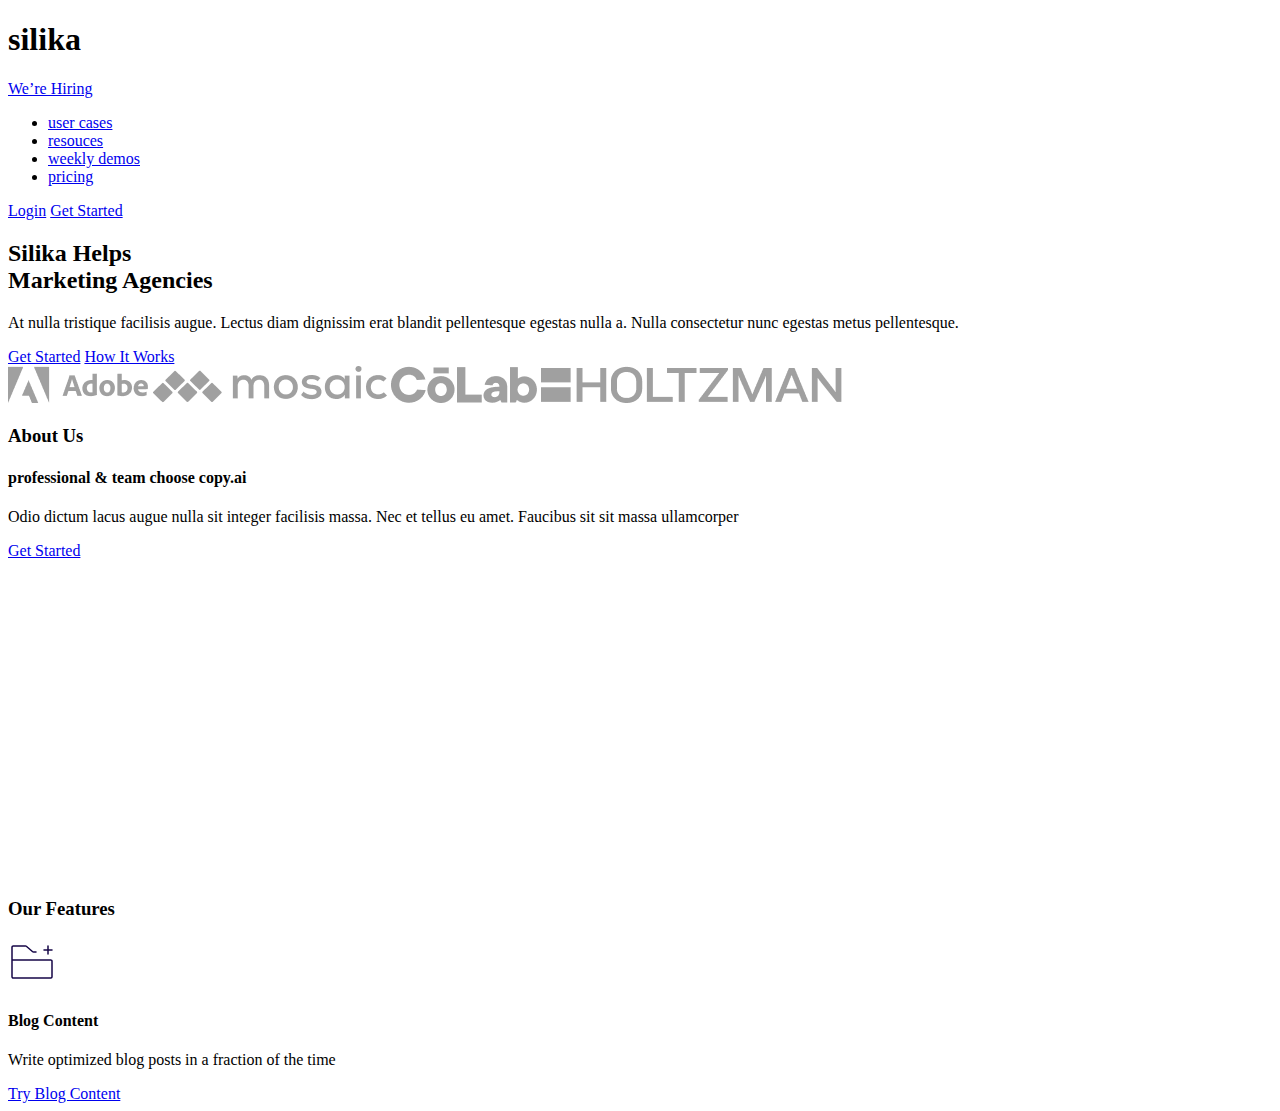
==== layout/index.html @ 077cf17b "feat: criação do arquivo projeto Layout" ====
<!DOCTYPE html>
<html lang="pt-br">
<head>
    <meta charset="UTF-8">
    <meta name="viewport" content="width=device-width, initial-scale=1.0">
    <title>Layout | Designer Studio</title>
</head>
<body>
    <section class="top-header">
        <header>
            <div class="container">
                <div class="logo">
                    <h1>silika</h1>
                    <a href="#" class="red">We’re Hiring</a>
                </div>
                <!-- fim logo -->
                 <nav>
                    <ul>
                        <li><a href="#">user cases</a></li>
                        <li><a href="#">resouces</a></li>
                        <li><a href="#">weekly demos</a></li>
                        <li><a href="#">pricing</a></li>
                    </ul>
                 </nav>
                <!-- fim menu -->
                 <div class="login">
                    <a href="#">Login</a>
                    <a href="#" class="green">Get Started</a>
                 </div>
            </div>
        </header>

        <div class="cta">
            <div class="container"> 
                <h2>Silika Helps <br> Marketing Agencies</h2>
                 <p>At nulla tristique facilisis augue. Lectus diam dignissim erat blandit pellentesque egestas nulla a. Nulla consectetur nunc egestas metus pellentesque.</p>
                 <div class="bts-cta">
                    <a href="#" class="green">Get Started</a>
                    <a href="#" class="red">How It Works</a>
                 </div>
            </div>
        </div>
    </section>
    <!-- section top-header -->

    <section class="brands">
        <div class="container">
            <img src="images/Artificial Intelligence Landing Page Design (Community) (Copy)/Adobe.png" alt="Adobe">
            <img src="images/Artificial Intelligence Landing Page Design (Community) (Copy)/Mosaic.png" alt="Mosaic">
            <img src="images/Artificial Intelligence Landing Page Design (Community) (Copy)/CoLab.png" alt="CoLab">
            <img src="images/Artificial Intelligence Landing Page Design (Community) (Copy)/Holtzman.png" alt="Holtzman">
        </div>
    </section>
    <!-- brands -->

    <section class="about-us">
        <h3>About Us</h3>
        <div class="container">
            <div class="abaout-us-description">
                <h4>professional & team choose copy.ai</h4>
                <p>Odio dictum lacus augue nulla sit integer facilisis massa. Nec et tellus eu amet. Faucibus sit sit massa ullamcorper </p>
                
                <a href="#" class="green">Get Started</a>
            </div>
            <div class="abaout-us-video"><iframe width="560" height="315" src="https://www.youtube.com/embed/VKmPGmFY7H4?si=Rm_euj3H52RGF5IF" title="YouTube video player" frameborder="0" allow="accelerometer; autoplay; clipboard-write; encrypted-media; gyroscope; picture-in-picture; web-share" referrerpolicy="strict-origin-when-cross-origin" allowfullscreen></iframe></div>
        </div>
    </section>
    <!-- about us -->

    <section class="our-features">
       <h3>Our Features</h3>
       <div class="container">
         <div class="card">
            <div class="icon-card">
                <img src="images/icons/iconoir_add-folder (1).svg" alt="">
            </div>
         </div>

        <div class="description-card">
            <h4>Blog Content</h4>
            <p>Write optimized blog posts in
                a fraction of the time</p>
                <a href="#">Try Blog Content</a>
        </div>
       </div>
    </section>
</body>
</html>
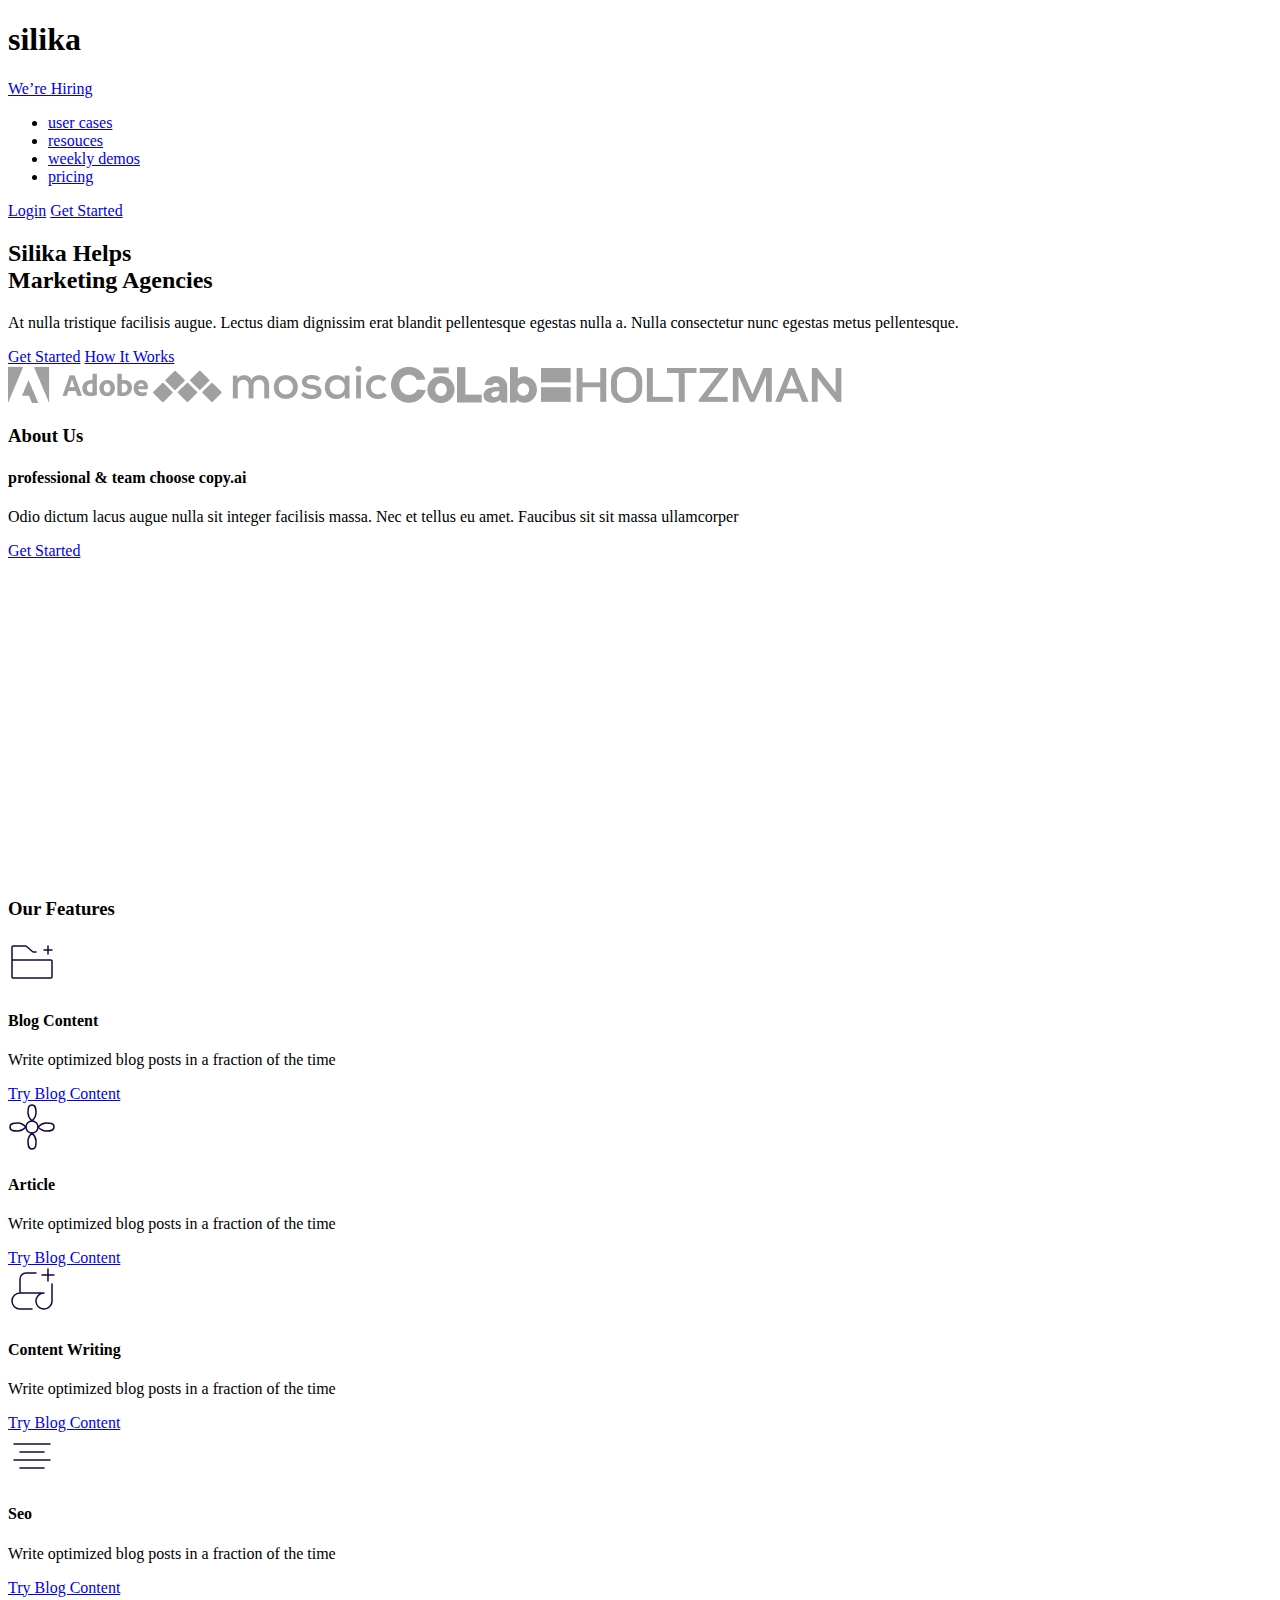
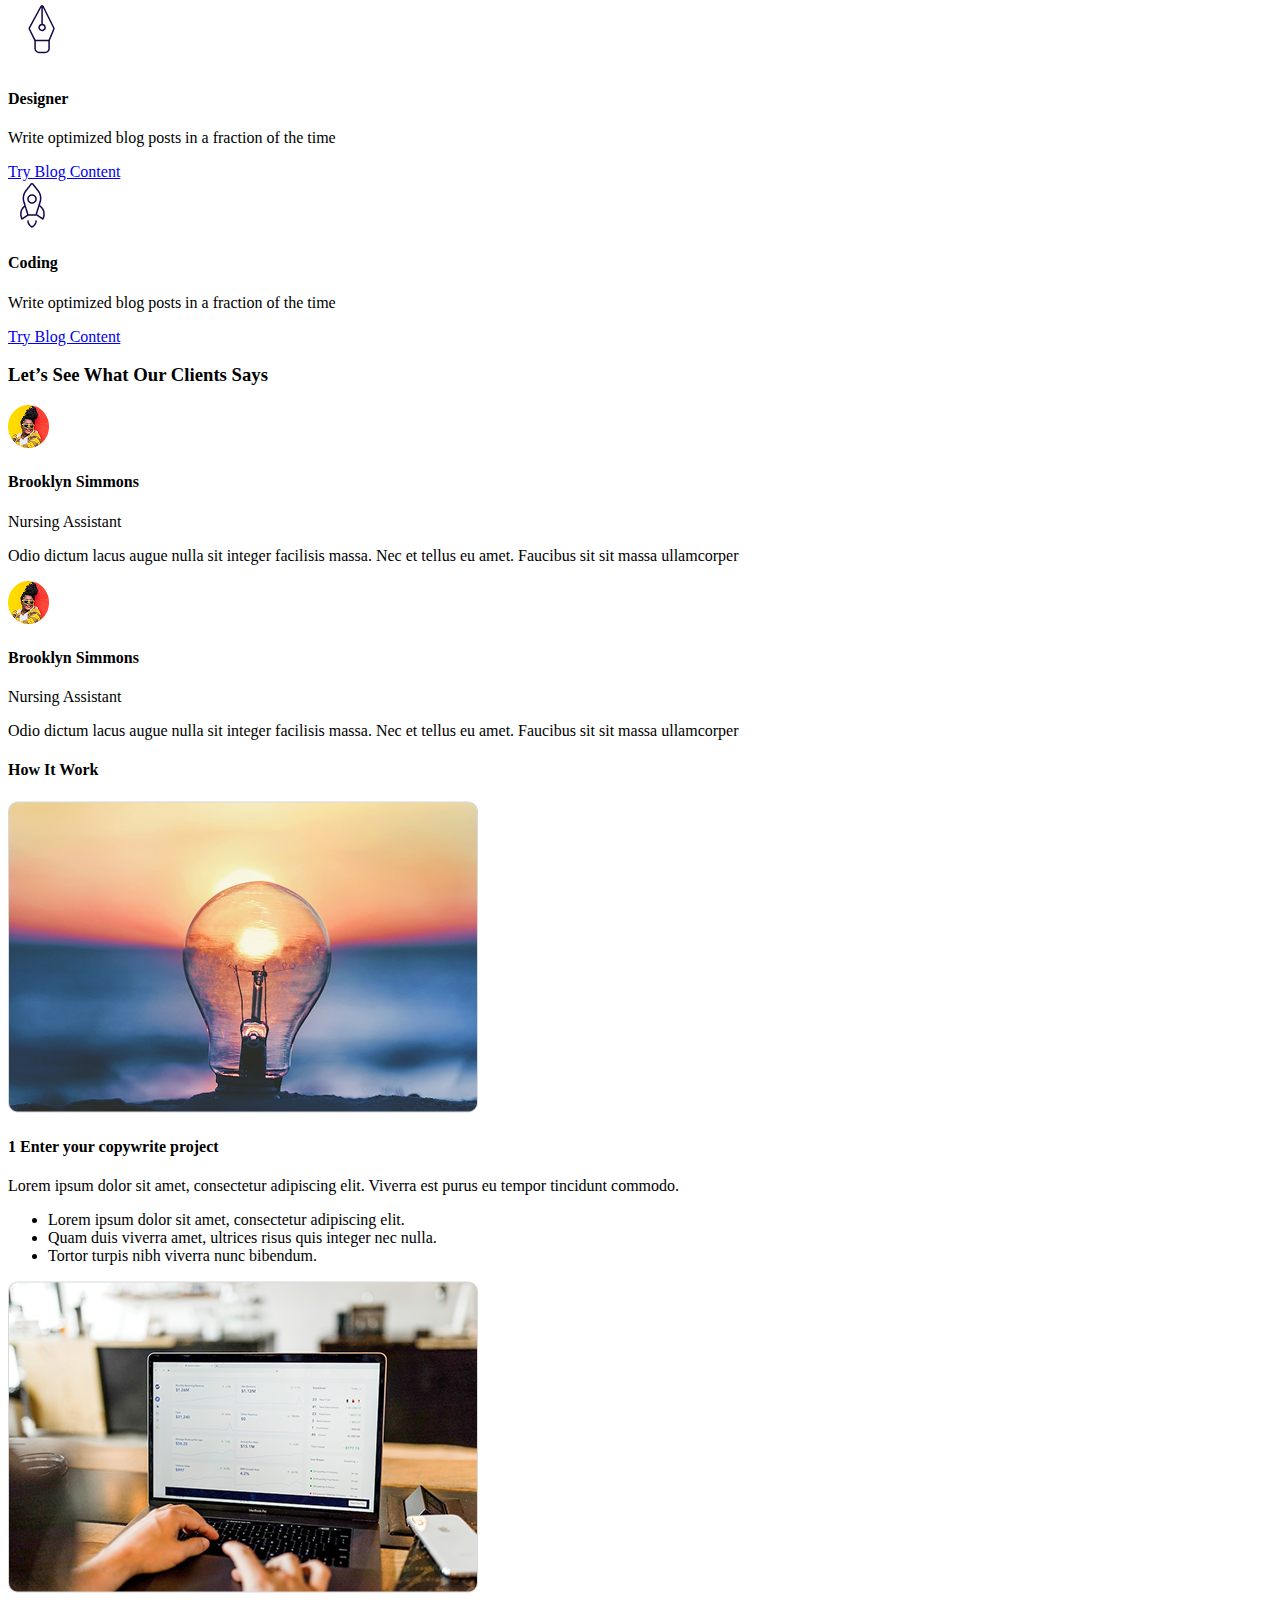
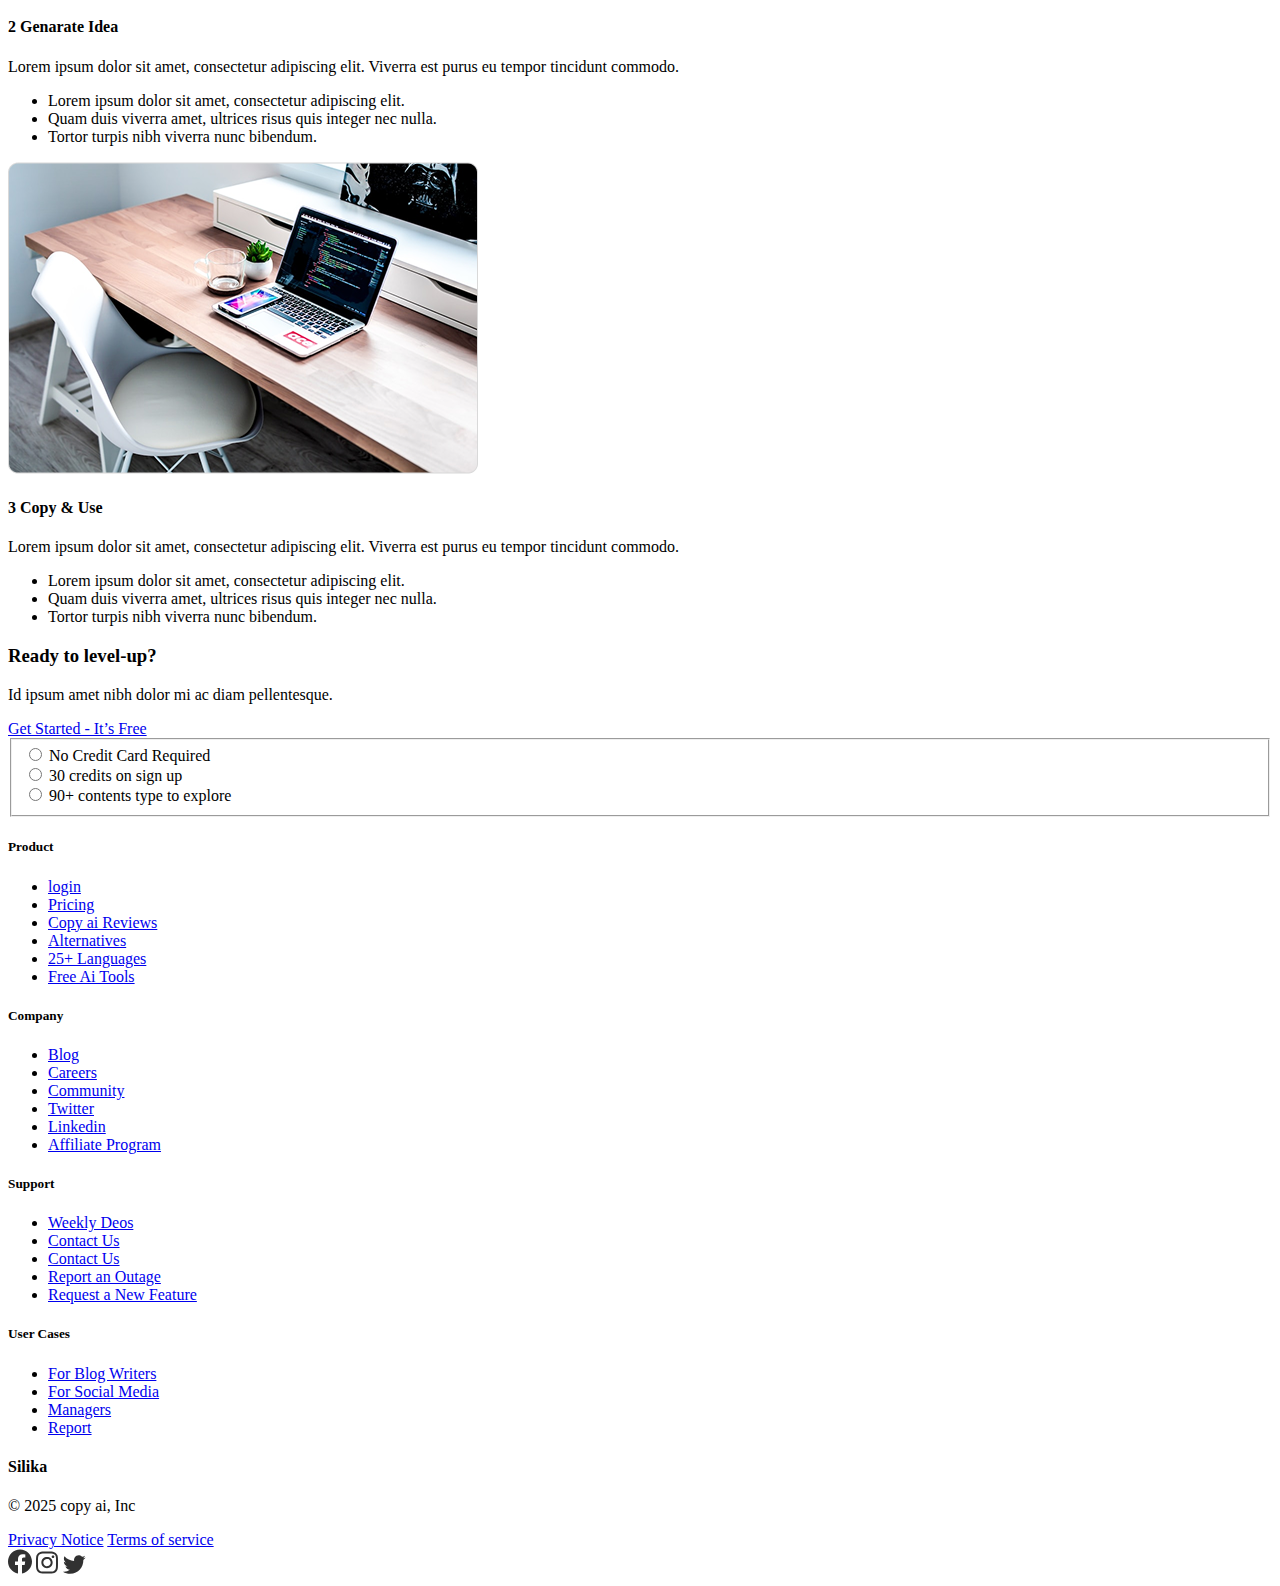
==== commit c3b31ecf: "Atualização do Layout" ====
--- a/layout/index.html
+++ b/layout/index.html
@@ -82,7 +82,255 @@
                 a fraction of the time</p>
                 <a href="#">Try Blog Content</a>
         </div>
-       </div>
-    </section>
+    </div>
+    <!-- fim card -->
+         <div class="card">
+            <div class="icon-card">
+                <img src="images/icons/iconoir_airplane-helix.svg" alt="">
+            </div>
+         </div>
+
+        <div class="description-card">
+            <h4>Article</h4>
+            <p>Write optimized blog posts in
+                a fraction of the time</p>
+                <a href="#">Try Blog Content</a>
+        </div>
+    </div>
+    <!-- fim card -->
+         <div class="card">
+            <div class="icon-card">
+                <img src="images/icons/iconoir_add-database-script.svg" alt="">
+            </div>
+         </div>
+
+        <div class="description-card">
+            <h4>Content Writing</h4>
+            <p>Write optimized blog posts in
+                a fraction of the time</p>
+                <a href="#">Try Blog Content</a>
+        </div>
+    </div>
+    <!-- fim card -->
+         <div class="card">
+            <div class="icon-card">
+                <img src="images/icons/iconoir_align-center.svg" alt="">
+            </div>
+         </div>
+
+        <div class="description-card">
+            <h4>Seo</h4>
+            <p>Write optimized blog posts in
+                a fraction of the time</p>
+                <a href="#">Try Blog Content</a>
+        </div>
+    </div>
+    <!-- fim card -->
+         <div class="card">
+            <div class="icon-card">
+                <img src="images/icons/iconoir_design-nib.svg" alt="">
+            </div>
+         </div>
+
+        <div class="description-card">
+            <h4>Designer</h4>
+            <p>Write optimized blog posts in
+                a fraction of the time</p>
+                <a href="#">Try Blog Content</a>
+        </div>
+    </div>
+    <!-- fim card -->
+         <div class="card">
+            <div class="icon-card">
+                <img src="images/icons/iconoir_rocket.png" alt="">
+            </div>
+         </div>
+
+        <div class="description-card">
+            <h4>Coding</h4>
+            <p>Write optimized blog posts in
+                a fraction of the time</p>
+                <a href="#">Try Blog Content</a>
+        </div>
+    </div>
+    <!-- fim card -->
+    </section>
+
+    <section class="testimonials">
+        <h3>Let’s See What Our Clients Says</h3>
+        <div class="container">
+            <div class="testimonial-card">
+                <div class="perfil">
+                    <div class="photo-perfil">
+                        <img src="images/icons/perfil.png" alt="">
+                    </div>
+
+                    <div class="perfil-name">
+                        <h4>Brooklyn Simmons</h4>
+                        <p class="cargo">Nursing Assistant</p>
+
+                    </div>
+                    <!-- fim perfil -->
+                </div>
+                <div class="comments">
+                    <p>Odio dictum lacus augue nulla sit integer facilisis massa. Nec et tellus eu amet. Faucibus sit sit massa ullamcorper </p>
+                </div>
+            </div>
+            <div class="testimonial-card">
+                <div class="perfil">
+                    <div class="photo-perfil">
+                        <img src="images/icons/perfil.png" alt="">
+                    </div>
+
+                    <div class="perfil-name">
+                        <h4>Brooklyn Simmons</h4>
+                        <p class="cargo">Nursing Assistant</p>
+
+                    </div>
+                    <!-- fim perfil -->
+                </div>
+                <div class="comments">
+                    <p>Odio dictum lacus augue nulla sit integer facilisis massa. Nec et tellus eu amet. Faucibus sit sit massa ullamcorper </p>
+                </div>
+            </div>
+        </div>
+    </section>
+
+    <section class="works">
+        <div class="container">
+            <h4>How It Work</h4>
+            <div class="image">
+                <img src="images/Artificial Intelligence Landing Page Design (Community) (Copy)/work1.png" alt="">
+            </div>
+            <div class="description">
+                <h4><span>1</span> Enter your copywrite project</h3>
+                <p class="title">Lorem ipsum dolor sit amet, consectetur adipiscing elit. Viverra est purus eu tempor tincidunt commodo.</p>
+                <ul>
+                    <li>Lorem ipsum dolor sit amet, consectetur adipiscing elit.</li>
+                    <li>Quam duis viverra amet, ultrices risus quis integer nec nulla.</li>
+                    <li>Tortor turpis nibh viverra nunc bibendum.</li>
+                </ul>
+                
+            </div>
+        </div>
+        <div class="container">
+            <!-- <h4>Genarate Idea</h3> -->
+            <div class="image">
+                <img src="images/Artificial Intelligence Landing Page Design (Community) (Copy)/work2.png" alt="">
+            </div>
+            <div class="description">
+                <h4><span>2</span> Genarate Idea</h3>
+                <p class="title">Lorem ipsum dolor sit amet, consectetur adipiscing elit. Viverra est purus eu tempor tincidunt commodo.</p>
+                <ul>
+                    <li>Lorem ipsum dolor sit amet, consectetur adipiscing elit.</li>
+                    <li>Quam duis viverra amet, ultrices risus quis integer nec nulla.</li>
+                    <li>Tortor turpis nibh viverra nunc bibendum.</li>
+                </ul>
+               
+            </div>
+        </div>
+        <div class="container">
+            <!-- <h3>Genarate Idea</h3> -->
+            <div class="image">
+                <img src="images/Artificial Intelligence Landing Page Design (Community) (Copy)/work3.png" alt="">
+            </div>
+            <div class="description">
+                <h4><span>3</span> Copy & Use</h3>
+                <p class="title">Lorem ipsum dolor sit amet, consectetur adipiscing elit. Viverra est purus eu tempor tincidunt commodo.</p>
+                <ul>
+                    <li>Lorem ipsum dolor sit amet, consectetur adipiscing elit.</li>
+                    <li>Quam duis viverra amet, ultrices risus quis integer nec nulla.</li>
+                    <li>Tortor turpis nibh viverra nunc bibendum.</li>
+                </ul>
+                
+            </div>
+        </div>
+    </section>
+    <!-- fim works -->
+
+    <section class="ready">
+        <h3>Ready to level-up?</h3>
+        <div class="container">
+            <p>Id ipsum amet nibh dolor mi ac diam pellentesque.</p>
+            <a href="#" class="green">Get Started - It’s Free</a>
+
+            <form action="">
+                <fieldset>
+                   <div class="option">
+                    <input type="radio" name="plans" value="no-credit"/>
+                    <span>No Credit Card Required</span>
+                   </div>
+                   <div class="option">
+                    <input type="radio" name="plans" value="30-credit"/>
+                    <span>30 credits on sign up</span>
+                   </div>
+                   <div class="option">
+                    <input type="radio" name="plans" value="90-credit"/>
+                    <span>90+ contents type to explore</span>
+                   </div>
+                </fieldset>
+            </form>
+        </div>
+    </section>
+
+    <footer>
+        <div class="container">
+            <div class="footer-group-links">
+             <h5>Product</h5>
+              <ul>
+                <li><a href="#">login</a></li>
+                <li><a href="#">Pricing</a></li>
+                <li><a href="#">Copy ai Reviews</a></li>
+                <li><a href="#">Alternatives</a></li>
+                <li><a href="#">25+ Languages</a></li>
+                <li><a href="#">Free Ai Tools</a></li>
+              </ul>
+
+             <h5>Company</h5>
+              <ul>
+                <li><a href="#">Blog</a></li>
+                <li><a href="#">Careers</a></li>
+                <li><a href="#">Community</a></li>
+                <li><a href="#">Twitter</a></li>
+                <li><a href="#">Linkedin</a></li>
+                <li><a href="#">Affiliate Program</a></li>
+              </ul>
+
+             <h5>Support</h5>
+              <ul>
+                <li><a href="#">Weekly Deos</a></li>
+                <li><a href="#">Contact Us</a></li>
+                <li><a href="#">Contact Us</a></li>
+                <li><a href="#">Report an Outage</a></li>
+                <li><a href="#">Request a New Feature</a></li>
+              </ul>
+
+             <h5>User Cases</h5>
+              <ul>
+                <li><a href="#">For Blog Writers</a></li>
+                <li><a href="#">For Social Media</a></li>
+                <li><a href="#">Managers</a></li>
+                <li><a href="#">Report</a></li>
+            </ul>
+        </div>
+
+        <div class="container">
+            <div class="copyright">
+                <h4>Silika</h4>
+                <p>© 2025 copy ai, Inc </p>
+                <a href="#">Privacy Notice</a>
+                <a href="#">Terms of service</a>
+            </div>
+
+            <div class="soial-midia">
+                <a href="#"><img src="images/icons/facebook.svg" alt="Facebook"></a>
+                <a href="#"><img src="images/icons/instagram.svg" alt="Instagram"></a>
+                <a href="#"><img src="images/icons/twitter.svg" alt="Twitter"></a>
+            </div>
+        </div>
+                
+                
+        </div>
+    </footer>
 </body>
 </html>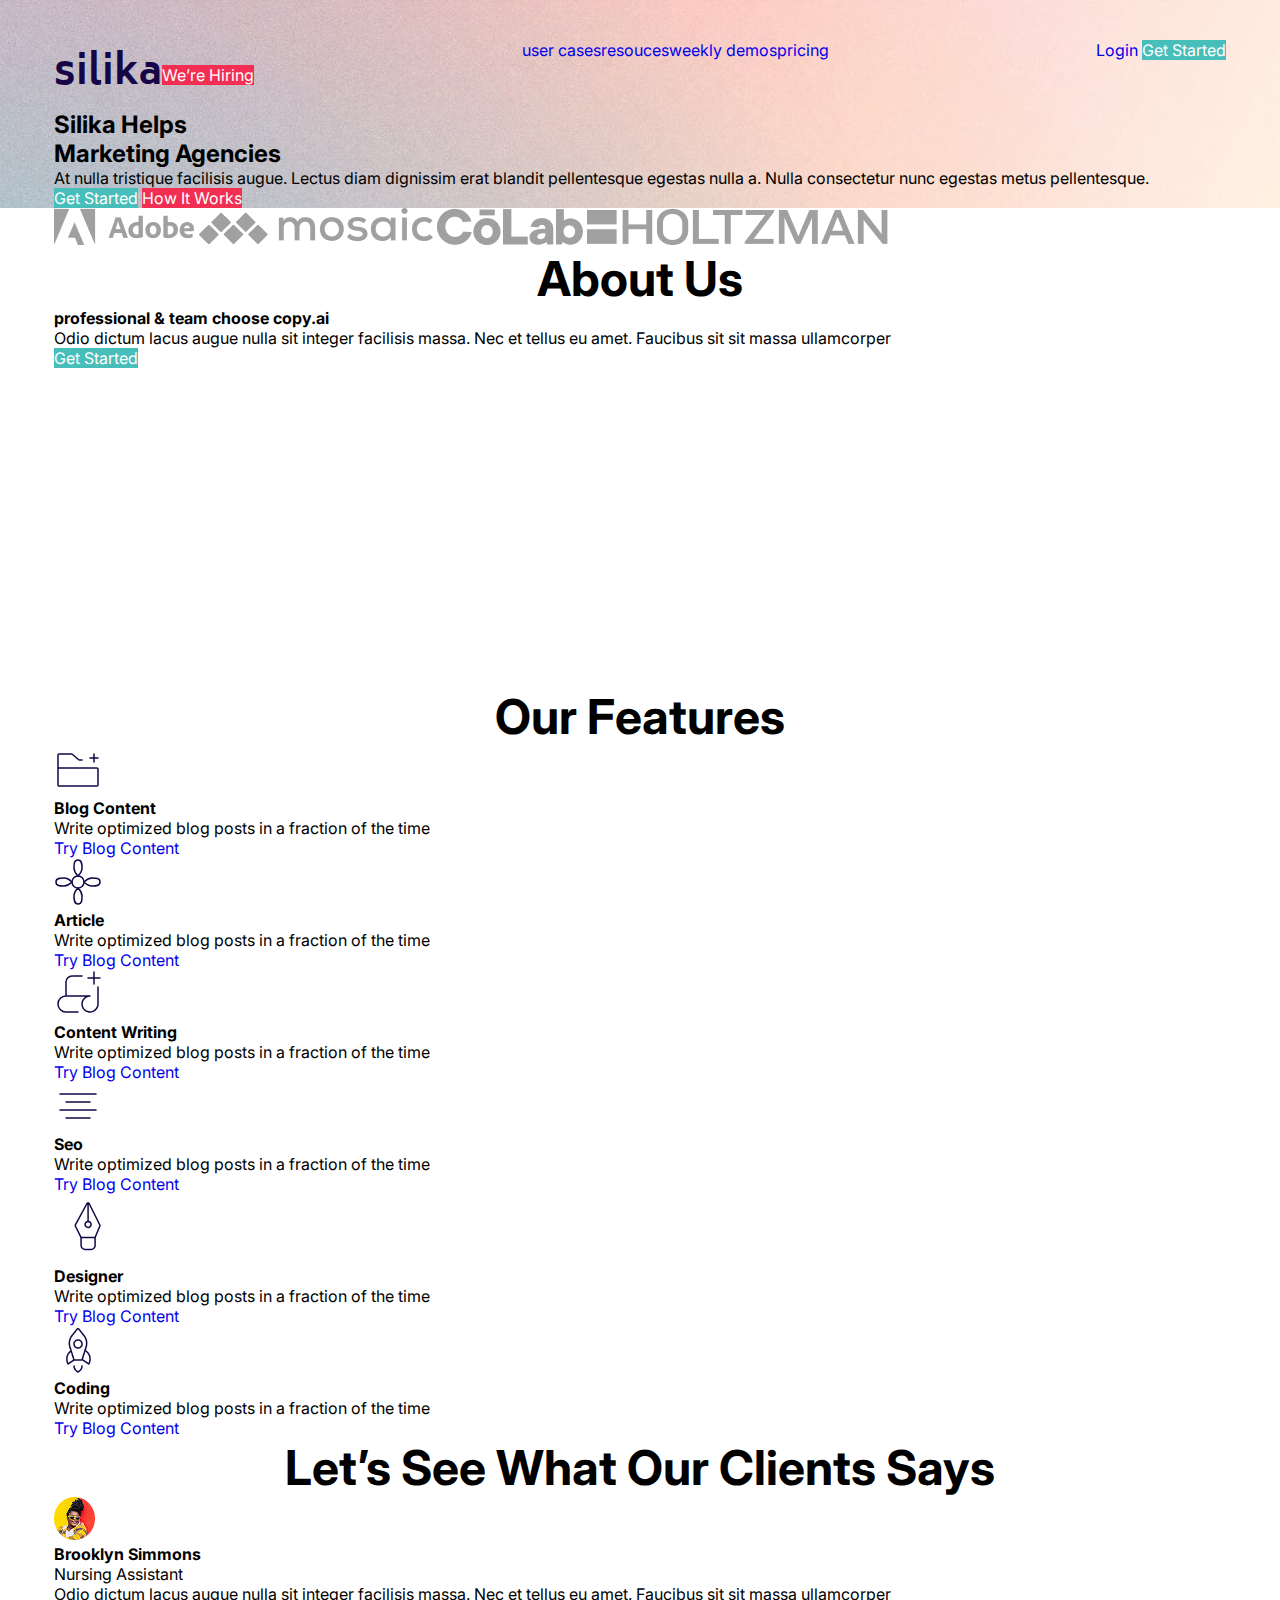
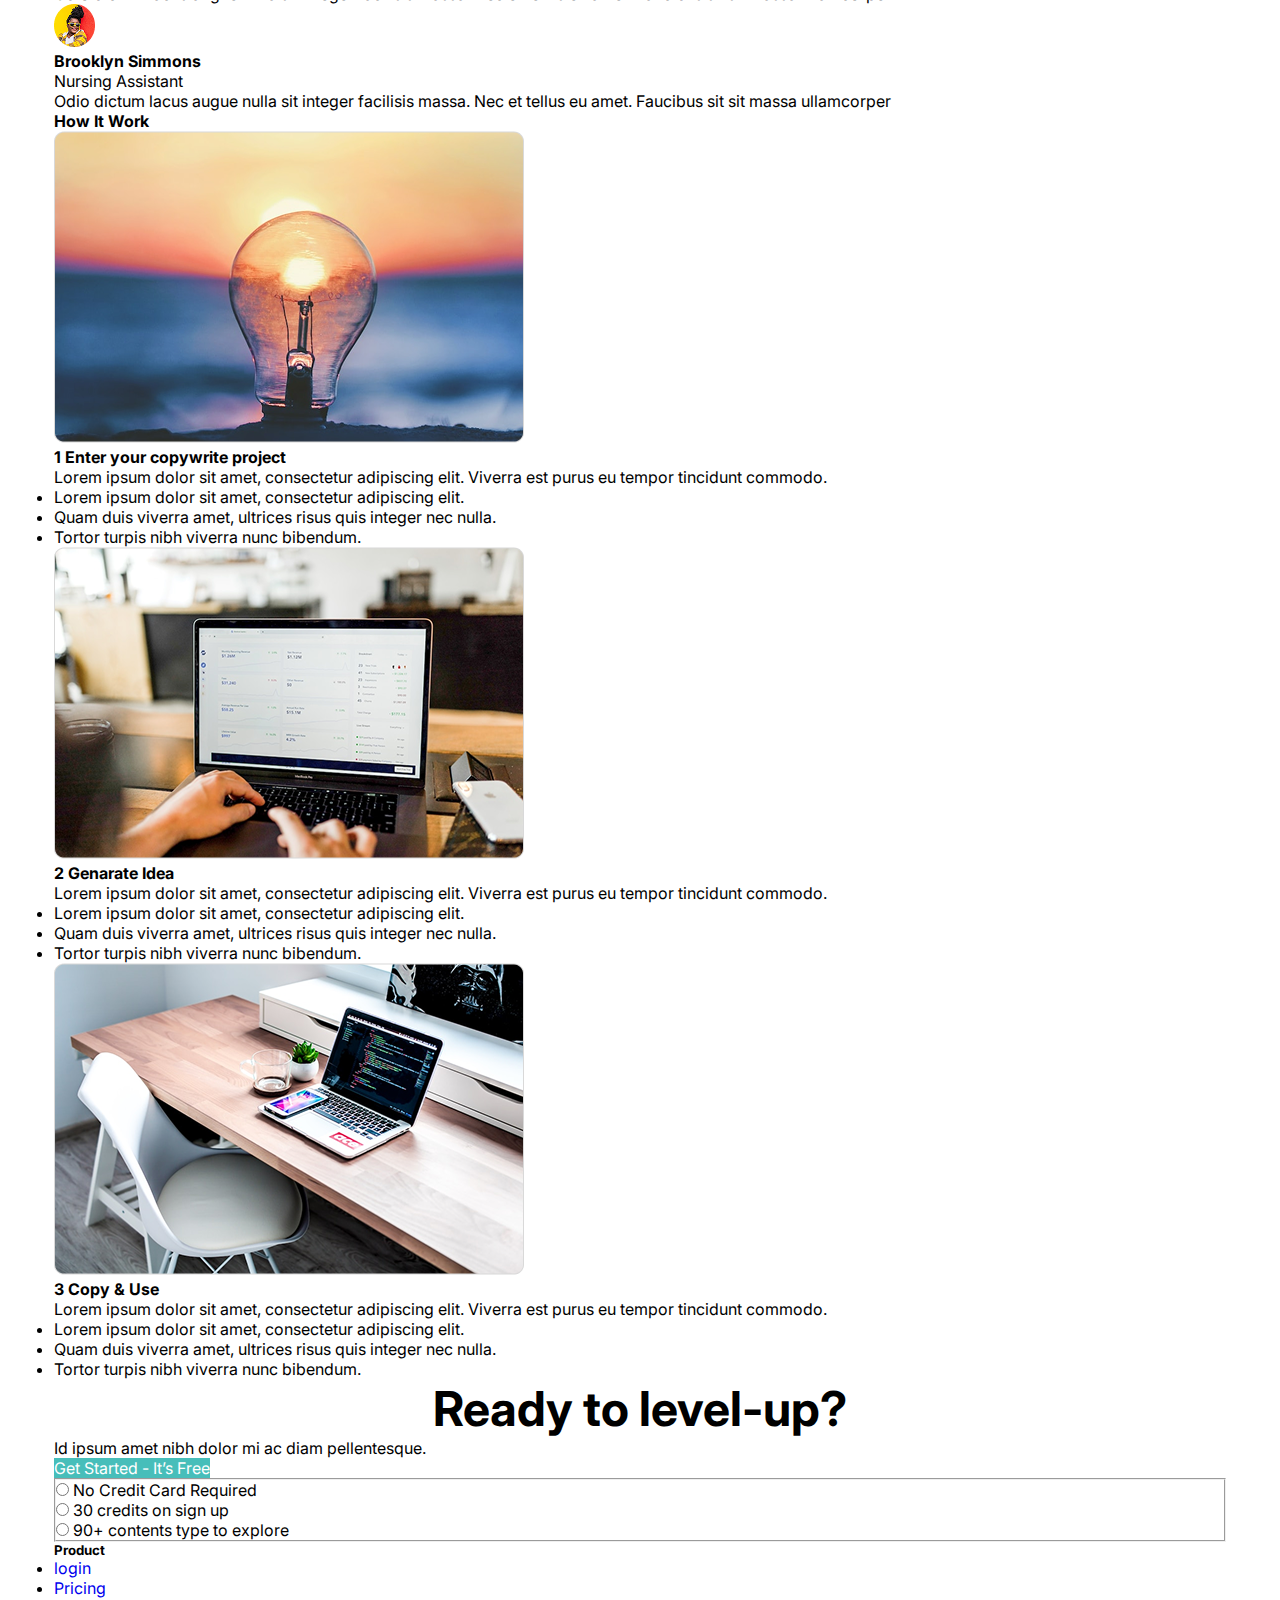
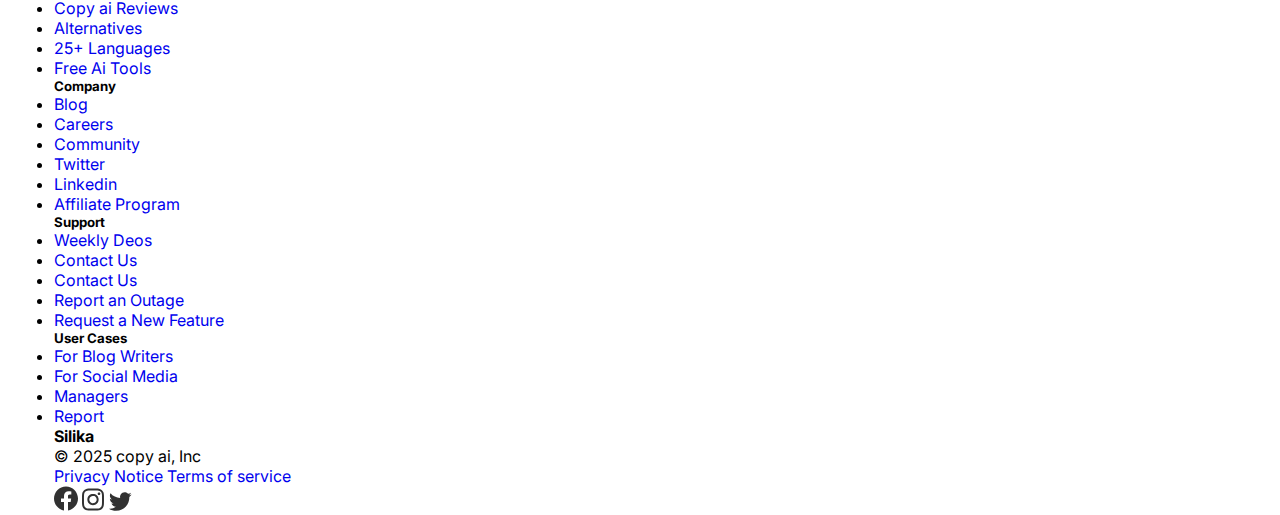
==== commit 4372dc15: "estilização do projeto Layout" ====
--- a/layout/index.html
+++ b/layout/index.html
@@ -4,6 +4,13 @@
     <meta charset="UTF-8">
     <meta name="viewport" content="width=device-width, initial-scale=1.0">
     <title>Layout | Designer Studio</title>
+
+    <link href="css/styles.css" rel="stylesheet" type="text/css"> 
+
+     <!-- google fontes -->
+     <link rel="preconnect" href="https://fonts.googleapis.com">
+<link rel="preconnect" href="https://fonts.gstatic.com" crossorigin>
+<link href="https://fonts.googleapis.com/css2?family=Biryani:wght@200;300;400;600;700;800;900&family=Inter:ital,opsz,wght@0,14..32,100..900;1,14..32,100..900&display=swap" rel="stylesheet">
 </head>
 <body>
     <section class="top-header">
@@ -11,7 +18,7 @@
             <div class="container">
                 <div class="logo">
                     <h1>silika</h1>
-                    <a href="#" class="red">We’re Hiring</a>
+                    <a href="#" class="secondary-color">We’re Hiring</a>
                 </div>
                 <!-- fim logo -->
                  <nav>
@@ -25,7 +32,7 @@
                 <!-- fim menu -->
                  <div class="login">
                     <a href="#">Login</a>
-                    <a href="#" class="green">Get Started</a>
+                    <a href="#" class="primary-color">Get Started</a>
                  </div>
             </div>
         </header>
@@ -35,8 +42,8 @@
                 <h2>Silika Helps <br> Marketing Agencies</h2>
                  <p>At nulla tristique facilisis augue. Lectus diam dignissim erat blandit pellentesque egestas nulla a. Nulla consectetur nunc egestas metus pellentesque.</p>
                  <div class="bts-cta">
-                    <a href="#" class="green">Get Started</a>
-                    <a href="#" class="red">How It Works</a>
+                    <a href="#" class="primary-color">Get Started</a>
+                    <a href="#" class="secondary-color">How It Works</a>
                  </div>
             </div>
         </div>
@@ -60,7 +67,7 @@
                 <h4>professional & team choose copy.ai</h4>
                 <p>Odio dictum lacus augue nulla sit integer facilisis massa. Nec et tellus eu amet. Faucibus sit sit massa ullamcorper </p>
                 
-                <a href="#" class="green">Get Started</a>
+                <a href="#" class="primary-color">Get Started</a>
             </div>
             <div class="abaout-us-video"><iframe width="560" height="315" src="https://www.youtube.com/embed/VKmPGmFY7H4?si=Rm_euj3H52RGF5IF" title="YouTube video player" frameborder="0" allow="accelerometer; autoplay; clipboard-write; encrypted-media; gyroscope; picture-in-picture; web-share" referrerpolicy="strict-origin-when-cross-origin" allowfullscreen></iframe></div>
         </div>
@@ -74,71 +81,76 @@
             <div class="icon-card">
                 <img src="images/icons/iconoir_add-folder (1).svg" alt="">
             </div>
-         </div>
-
-        <div class="description-card">
-            <h4>Blog Content</h4>
-            <p>Write optimized blog posts in
-                a fraction of the time</p>
-                <a href="#">Try Blog Content</a>
-        </div>
-    </div>
+            <div class="description-card">
+                <h4>Blog Content</h4>
+                <p>Write optimized blog posts in
+                    a fraction of the time</p>
+                    <a href="#">Try Blog Content</a>
+            </div>
+         </div>
+
+       
+   
     <!-- fim card -->
          <div class="card">
             <div class="icon-card">
                 <img src="images/icons/iconoir_airplane-helix.svg" alt="">
             </div>
-         </div>
-
-        <div class="description-card">
-            <h4>Article</h4>
-            <p>Write optimized blog posts in
-                a fraction of the time</p>
-                <a href="#">Try Blog Content</a>
-        </div>
-    </div>
+            <div class="description-card">
+                <h4>Article</h4>
+                <p>Write optimized blog posts in
+                    a fraction of the time</p>
+                    <a href="#">Try Blog Content</a>
+            </div>
+         </div>
+
+       
+    
     <!-- fim card -->
          <div class="card">
             <div class="icon-card">
                 <img src="images/icons/iconoir_add-database-script.svg" alt="">
             </div>
-         </div>
-
-        <div class="description-card">
-            <h4>Content Writing</h4>
-            <p>Write optimized blog posts in
-                a fraction of the time</p>
-                <a href="#">Try Blog Content</a>
-        </div>
-    </div>
+            <div class="description-card">
+                <h4>Content Writing</h4>
+                <p>Write optimized blog posts in
+                    a fraction of the time</p>
+                    <a href="#">Try Blog Content</a>
+            </div>
+         </div>
+
+       
+    
     <!-- fim card -->
          <div class="card">
             <div class="icon-card">
                 <img src="images/icons/iconoir_align-center.svg" alt="">
             </div>
-         </div>
-
-        <div class="description-card">
-            <h4>Seo</h4>
-            <p>Write optimized blog posts in
-                a fraction of the time</p>
-                <a href="#">Try Blog Content</a>
-        </div>
-    </div>
+            <div class="description-card">
+                <h4>Seo</h4>
+                <p>Write optimized blog posts in
+                    a fraction of the time</p>
+                    <a href="#">Try Blog Content</a>
+            </div>
+         </div>
+
+       
+    
     <!-- fim card -->
          <div class="card">
             <div class="icon-card">
                 <img src="images/icons/iconoir_design-nib.svg" alt="">
             </div>
-         </div>
-
-        <div class="description-card">
-            <h4>Designer</h4>
-            <p>Write optimized blog posts in
-                a fraction of the time</p>
-                <a href="#">Try Blog Content</a>
-        </div>
-    </div>
+            <div class="description-card">
+                <h4>Designer</h4>
+                <p>Write optimized blog posts in
+                    a fraction of the time</p>
+                    <a href="#">Try Blog Content</a>
+            </div>
+         </div>
+
+       
+    
     <!-- fim card -->
          <div class="card">
             <div class="icon-card">
@@ -252,7 +264,7 @@
         <h3>Ready to level-up?</h3>
         <div class="container">
             <p>Id ipsum amet nibh dolor mi ac diam pellentesque.</p>
-            <a href="#" class="green">Get Started - It’s Free</a>
+            <a href="#" class="primary-color">Get Started - It’s Free</a>
 
             <form action="">
                 <fieldset>
--- a/layout/css/styles.css
+++ b/layout/css/styles.css
@@ -0,0 +1,69 @@
+*{
+    margin: 0;
+    padding: 0;
+    font-family: "Inter", sans-serif;
+}
+
+/* variaveis */
+:root{
+       --primary-color:#47BEBA;
+       --secondary-color: #F22E52;
+       --text-color-button: #FFF
+}
+
+.primary-color{
+    background: var(--primary-color);
+    color: var(--text-color-button);
+}
+ 
+.container{
+    width: 1172px;
+    margin: auto;
+}
+
+h1{
+    font-family: "Biryani", sans-serif;
+    font-size: 40px;
+    font-weight: bold;
+    color: #160647;
+}
+
+h3{
+    text-align: center;
+    font-size: 48px;
+    font-weight: bold;
+}
+
+a{
+    text-decoration: none;
+}
+
+.secondary-color{
+    background: var(--secondary-color);
+    color: var(--text-color-button);
+}
+
+/* top-header */
+
+.top-header{
+    background: url(../images/fundo.jpg) no-repeat;
+    background-size: cover;
+    padding-top: 40px;
+}
+
+.top-header header .container{
+       display: flex;
+       justify-content: space-between;
+}
+
+.top-header .logo{
+    display: flex;
+    align-items: center;
+}
+
+nav ul{
+    display: flex;
+    list-style: none;
+}
+
+
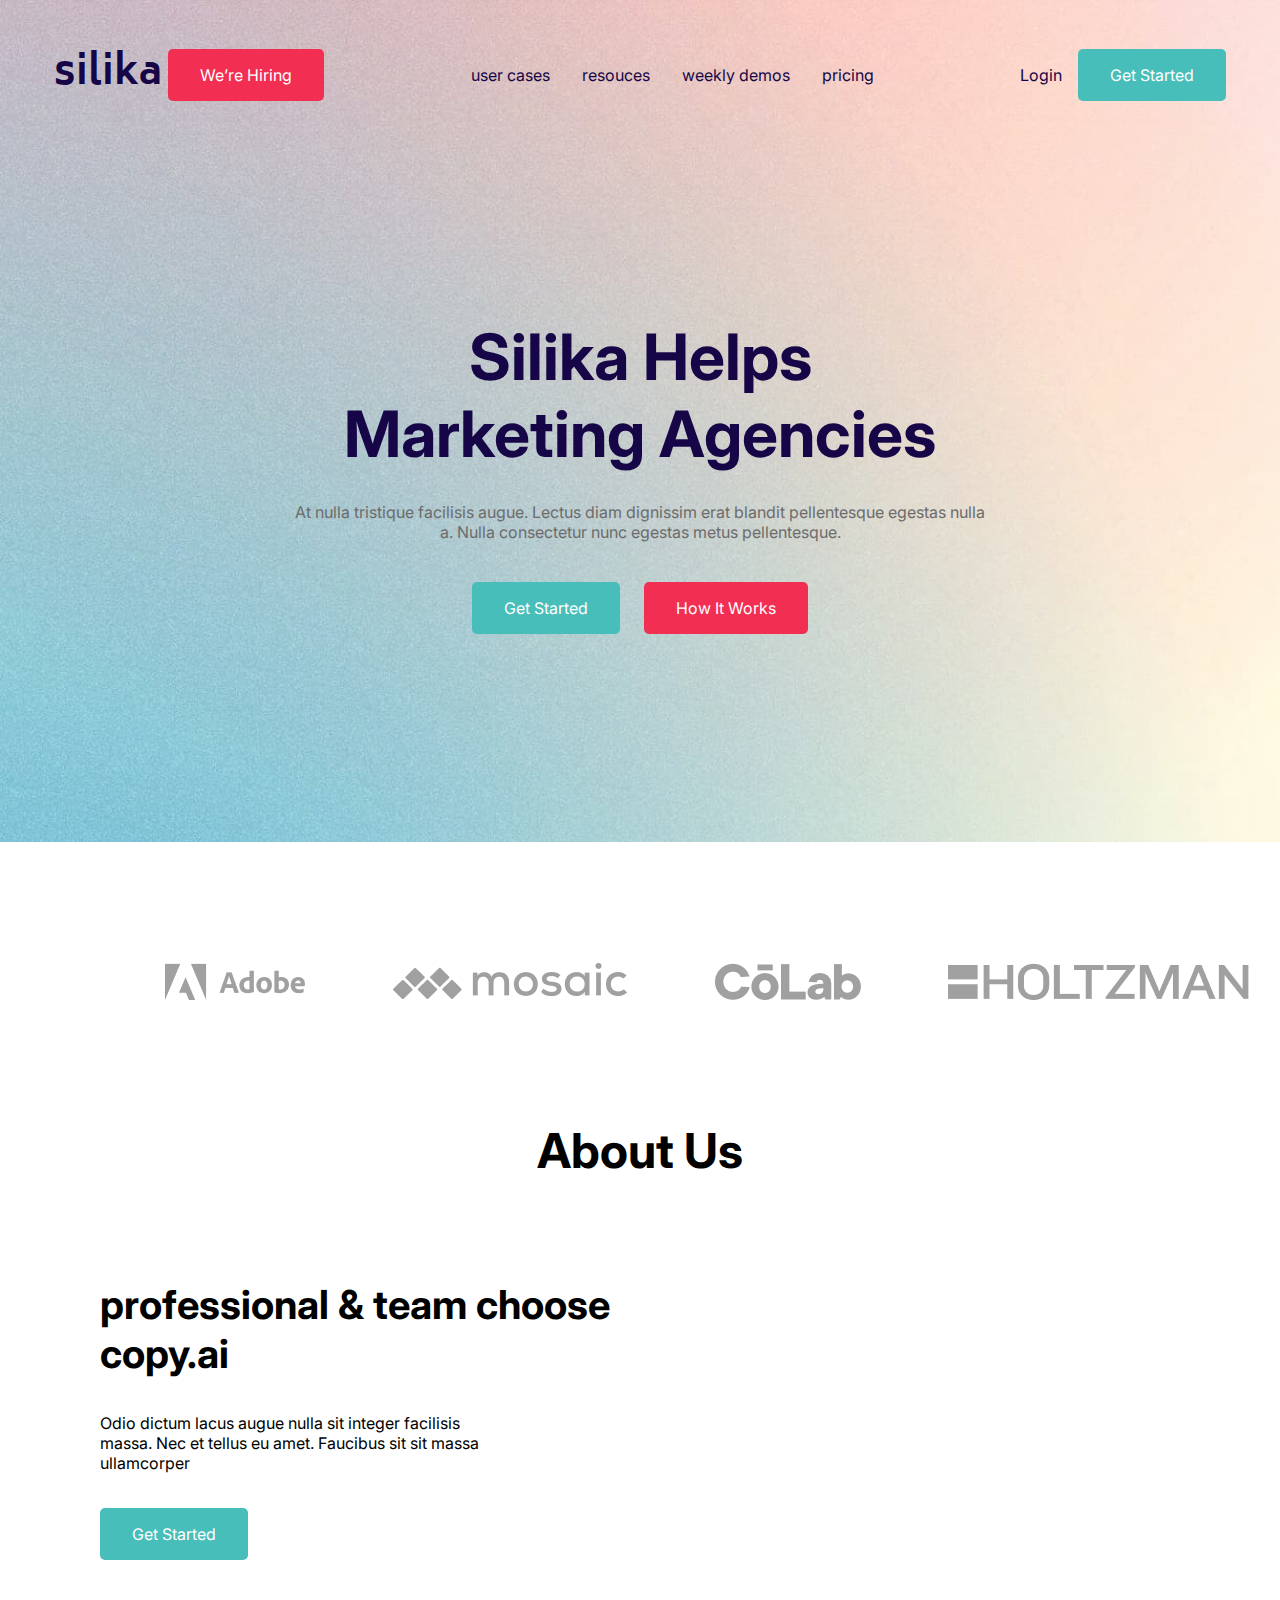
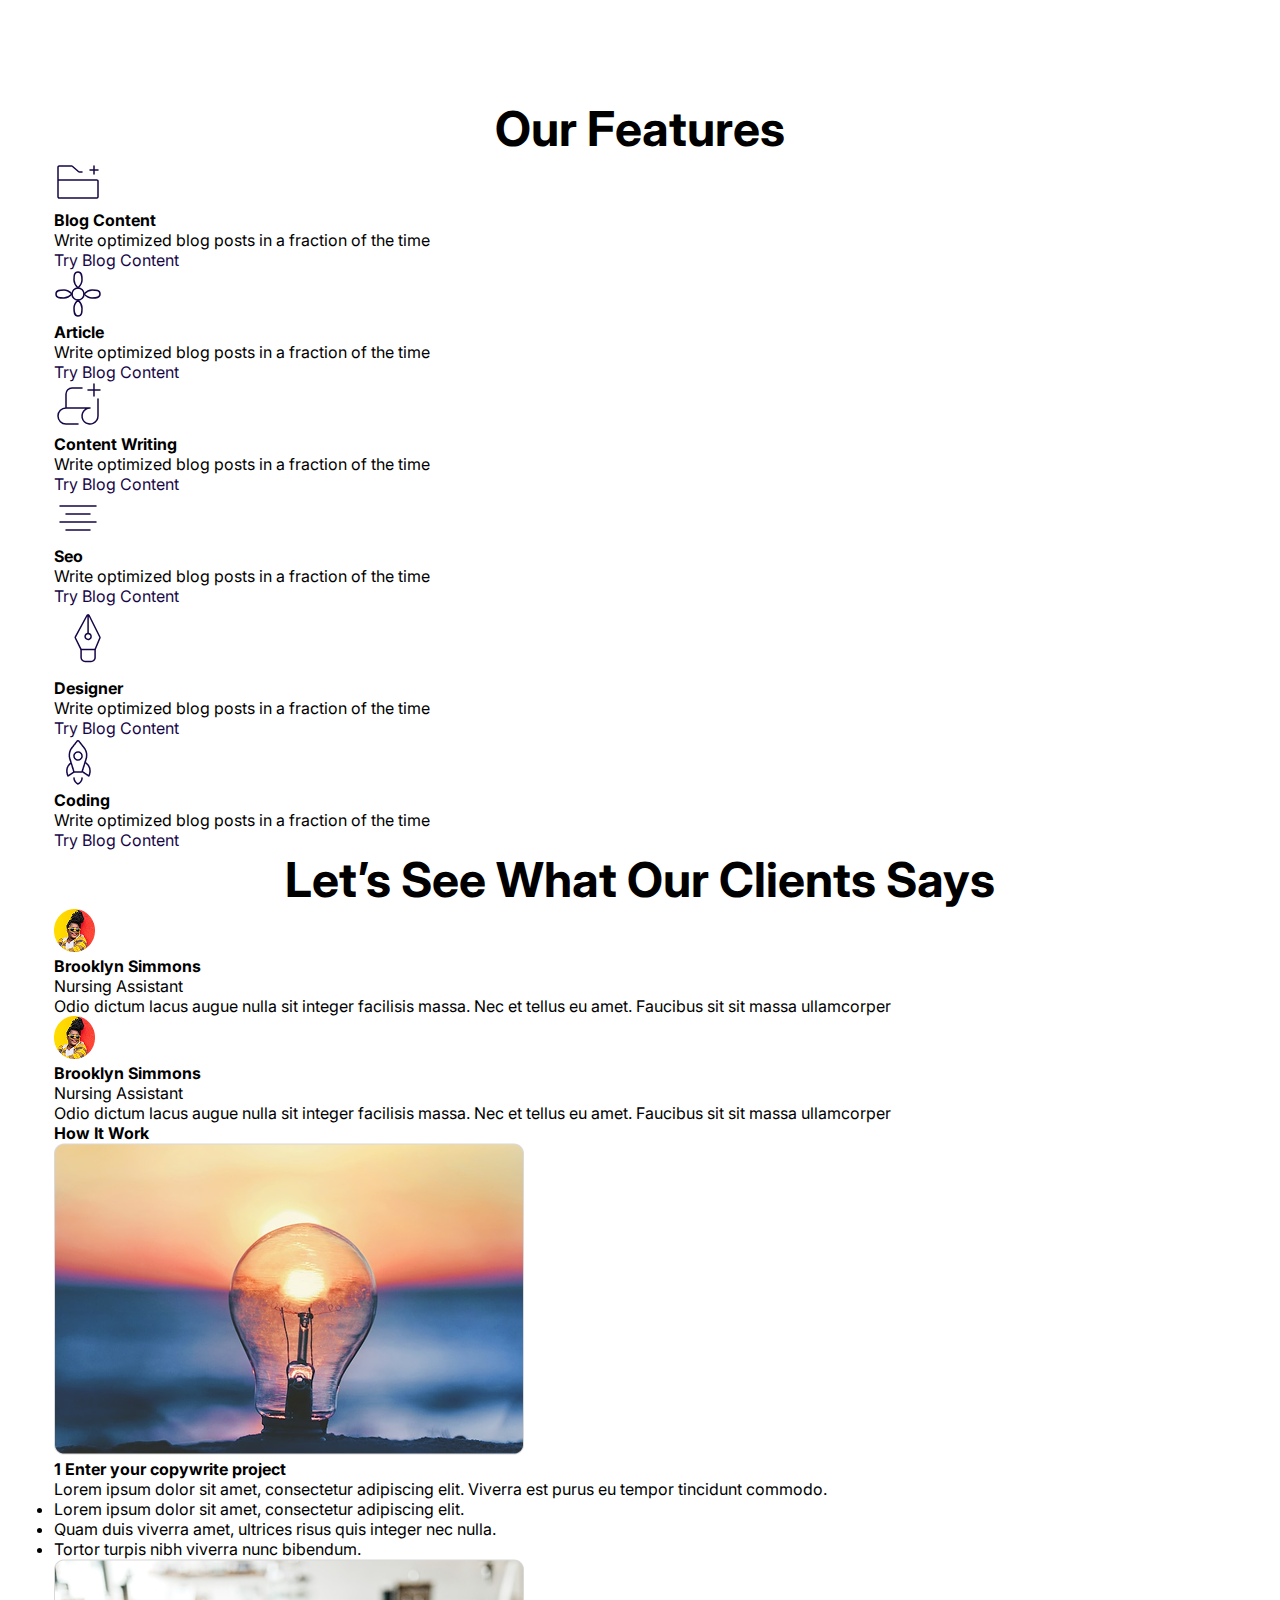
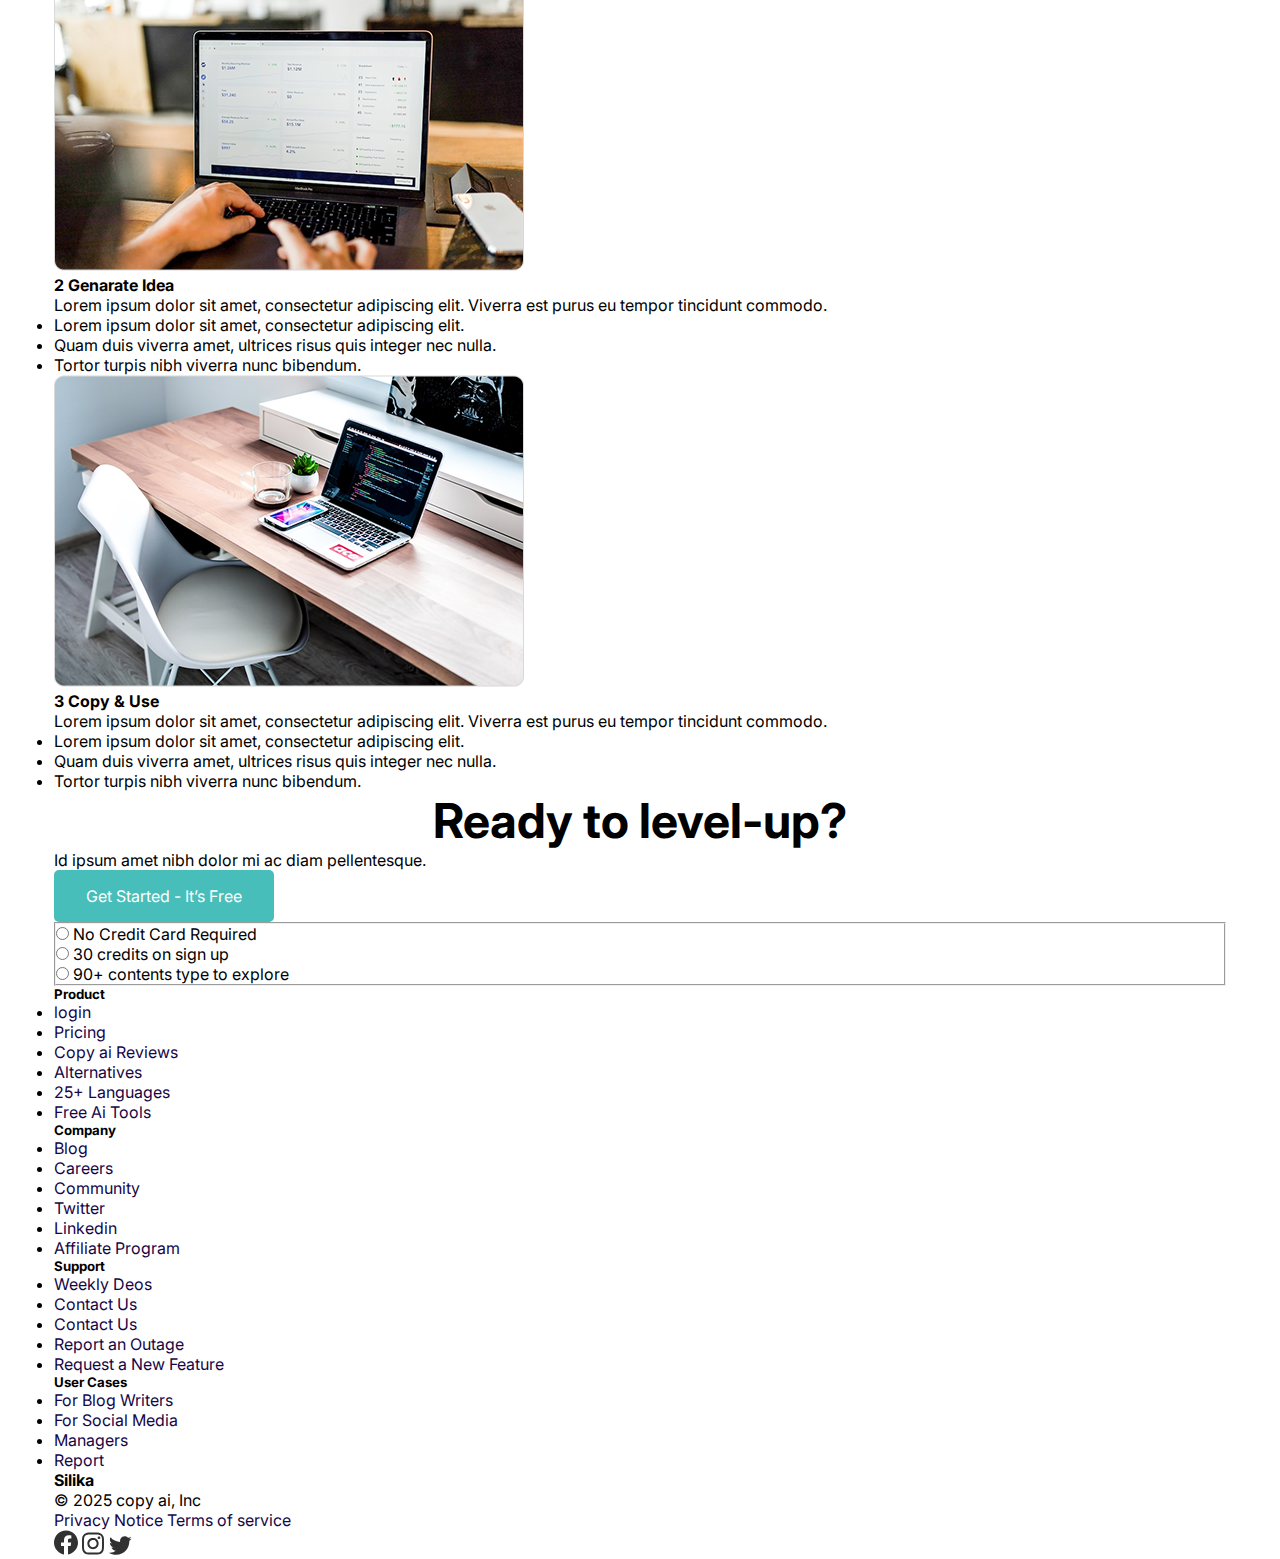
==== commit 540ff9c9: "Estilização do About-us" ====
--- a/layout/index.html
+++ b/layout/index.html
@@ -69,7 +69,9 @@
                 
                 <a href="#" class="primary-color">Get Started</a>
             </div>
-            <div class="abaout-us-video"><iframe width="560" height="315" src="https://www.youtube.com/embed/VKmPGmFY7H4?si=Rm_euj3H52RGF5IF" title="YouTube video player" frameborder="0" allow="accelerometer; autoplay; clipboard-write; encrypted-media; gyroscope; picture-in-picture; web-share" referrerpolicy="strict-origin-when-cross-origin" allowfullscreen></iframe></div>
+            <div class="abaout-us-video">
+                <iframe width="560" height="315" src="https://www.youtube.com/embed/VKmPGmFY7H4?si=Rm_euj3H52RGF5IF" title="YouTube video player" frameborder="0" allow="accelerometer; autoplay; clipboard-write; encrypted-media; gyroscope; picture-in-picture; web-share" referrerpolicy="strict-origin-when-cross-origin" allowfullscreen></iframe>
+            </div>
         </div>
     </section>
     <!-- about us -->
--- a/layout/css/styles.css
+++ b/layout/css/styles.css
@@ -8,12 +8,16 @@
 :root{
        --primary-color:#47BEBA;
        --secondary-color: #F22E52;
-       --text-color-button: #FFF
-}
+       --text-color-button: #FFF;
+       --padding-button:1rem 2rem;
+    }
 
 .primary-color{
     background: var(--primary-color);
     color: var(--text-color-button);
+    padding: var(--padding-button);
+    display: inline-block;
+    border-radius: 5px;
 }
  
 .container{
@@ -36,11 +40,15 @@
 
 a{
     text-decoration: none;
+    color: #160647;
 }
 
 .secondary-color{
     background: var(--secondary-color);
     color: var(--text-color-button);
+    padding: var(--padding-button);
+    display: inline-block;
+    border-radius: 5px;
 }
 
 /* top-header */
@@ -61,9 +69,99 @@
     align-items: center;
 }
 
+.top-header .logo h1{
+   margin-right: 6px;
+   display: flex;
+
+}
+nav{
+    display: flex;
+    align-items: center;
+}
+
 nav ul{
     display: flex;
     list-style: none;
 }
 
+nav ul li{
+    margin: 0 16px;
+}
 
+.login{
+    display: flex;
+    align-items: center;
+}
+
+.login .primary-color{
+    margin-left: 16px;
+}
+
+/* cta */
+
+.cta{
+    padding: 208px 0;
+}
+
+.cta .container{
+    display: flex;
+    flex-direction: column;
+    align-items: center;
+}
+
+.cta h2{
+    font-size: 64px;
+    color: #160647;
+    text-align: center;
+}
+
+.cta p{
+    margin: 30px 0 40px;
+    width: 697px;
+    text-align: center;
+    color: #6C6C6C;
+}
+
+.cta a{
+    margin: 0 10px;
+}
+
+.cta a:hover{
+    box-shadow: 0 0 10px #AAA;
+}
+
+.brands .container{
+    display: flex;
+    justify-content: space-around;
+}
+
+.brands{
+    margin:121px;
+}
+
+.about-us .container{
+    display: flex;
+    justify-content: space-between;
+    margin: 100px;
+   
+}
+
+.about-us h4{
+    font-size: 40px;
+}
+
+.about-us-description .container{
+    margin: 400px;
+}
+
+.about-us p{
+    margin: 35px 0;
+    width: 383px;
+}
+
+
+
+
+
+
+
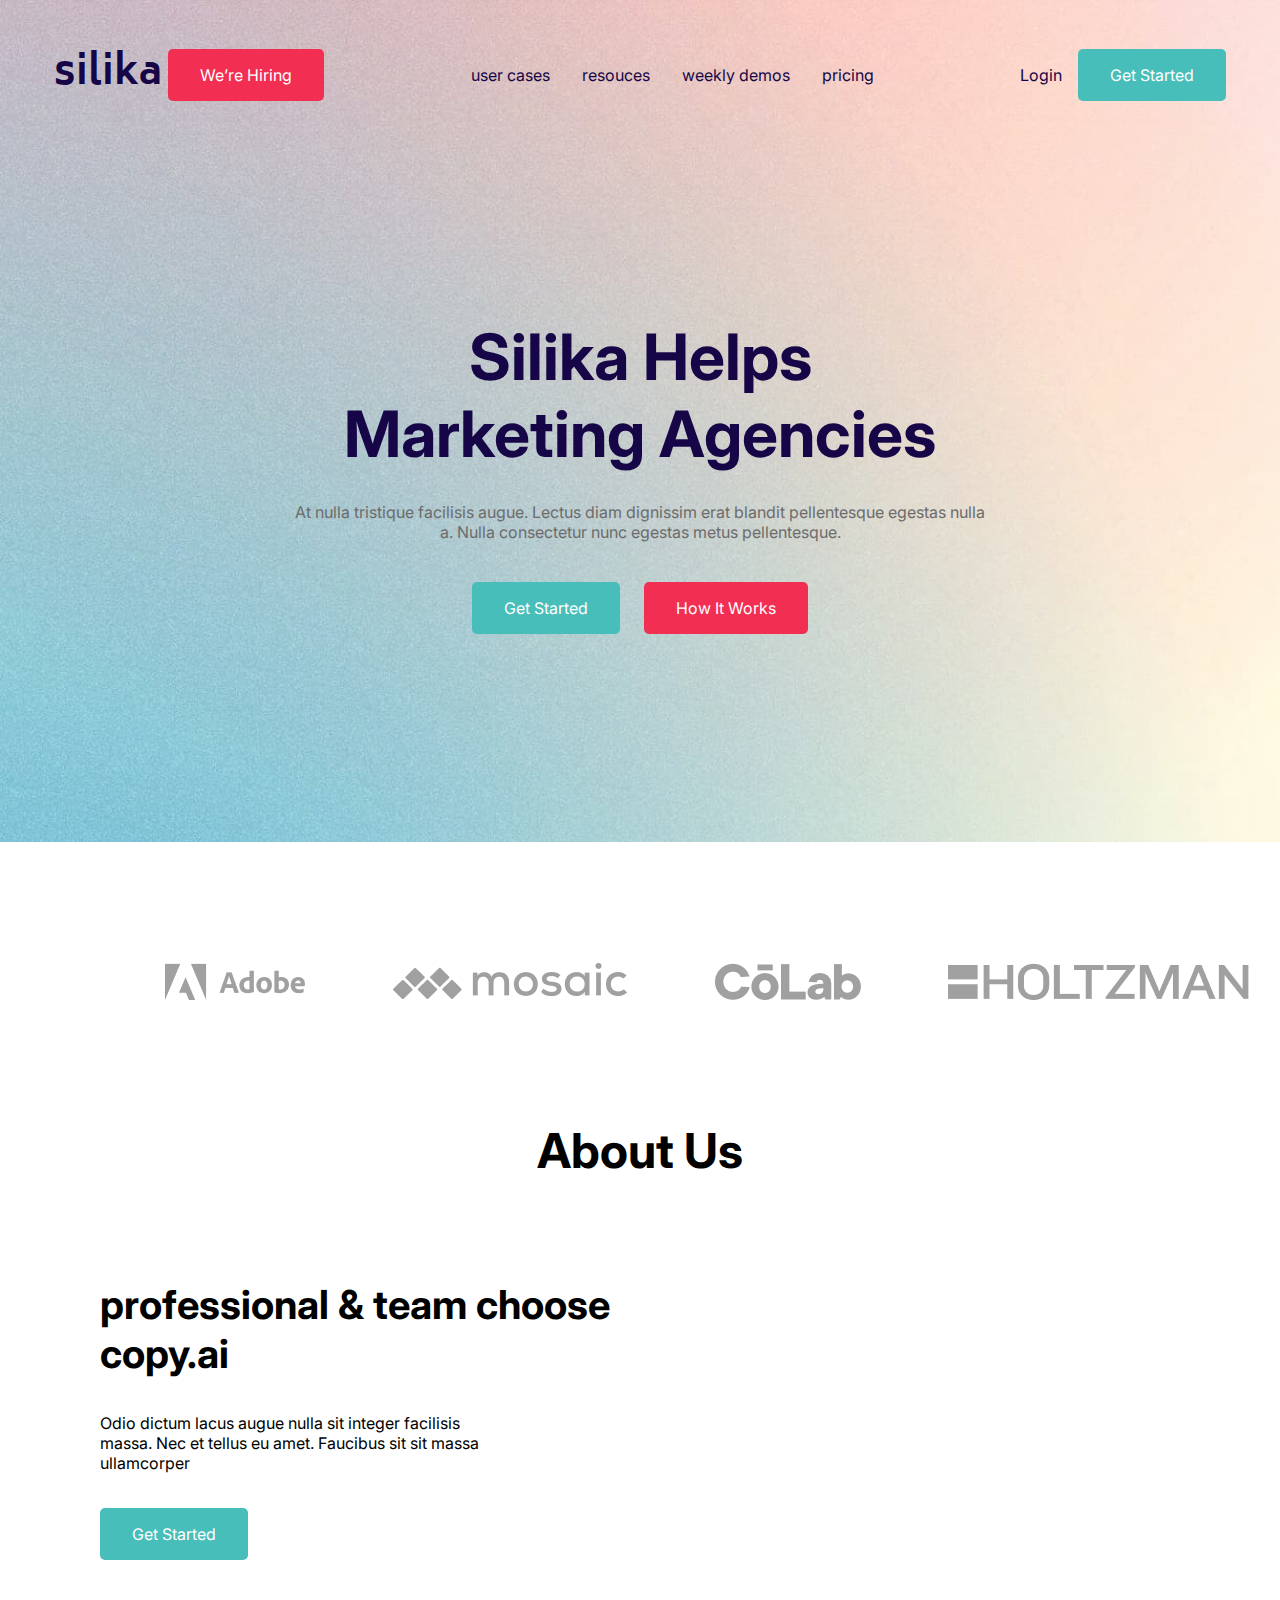
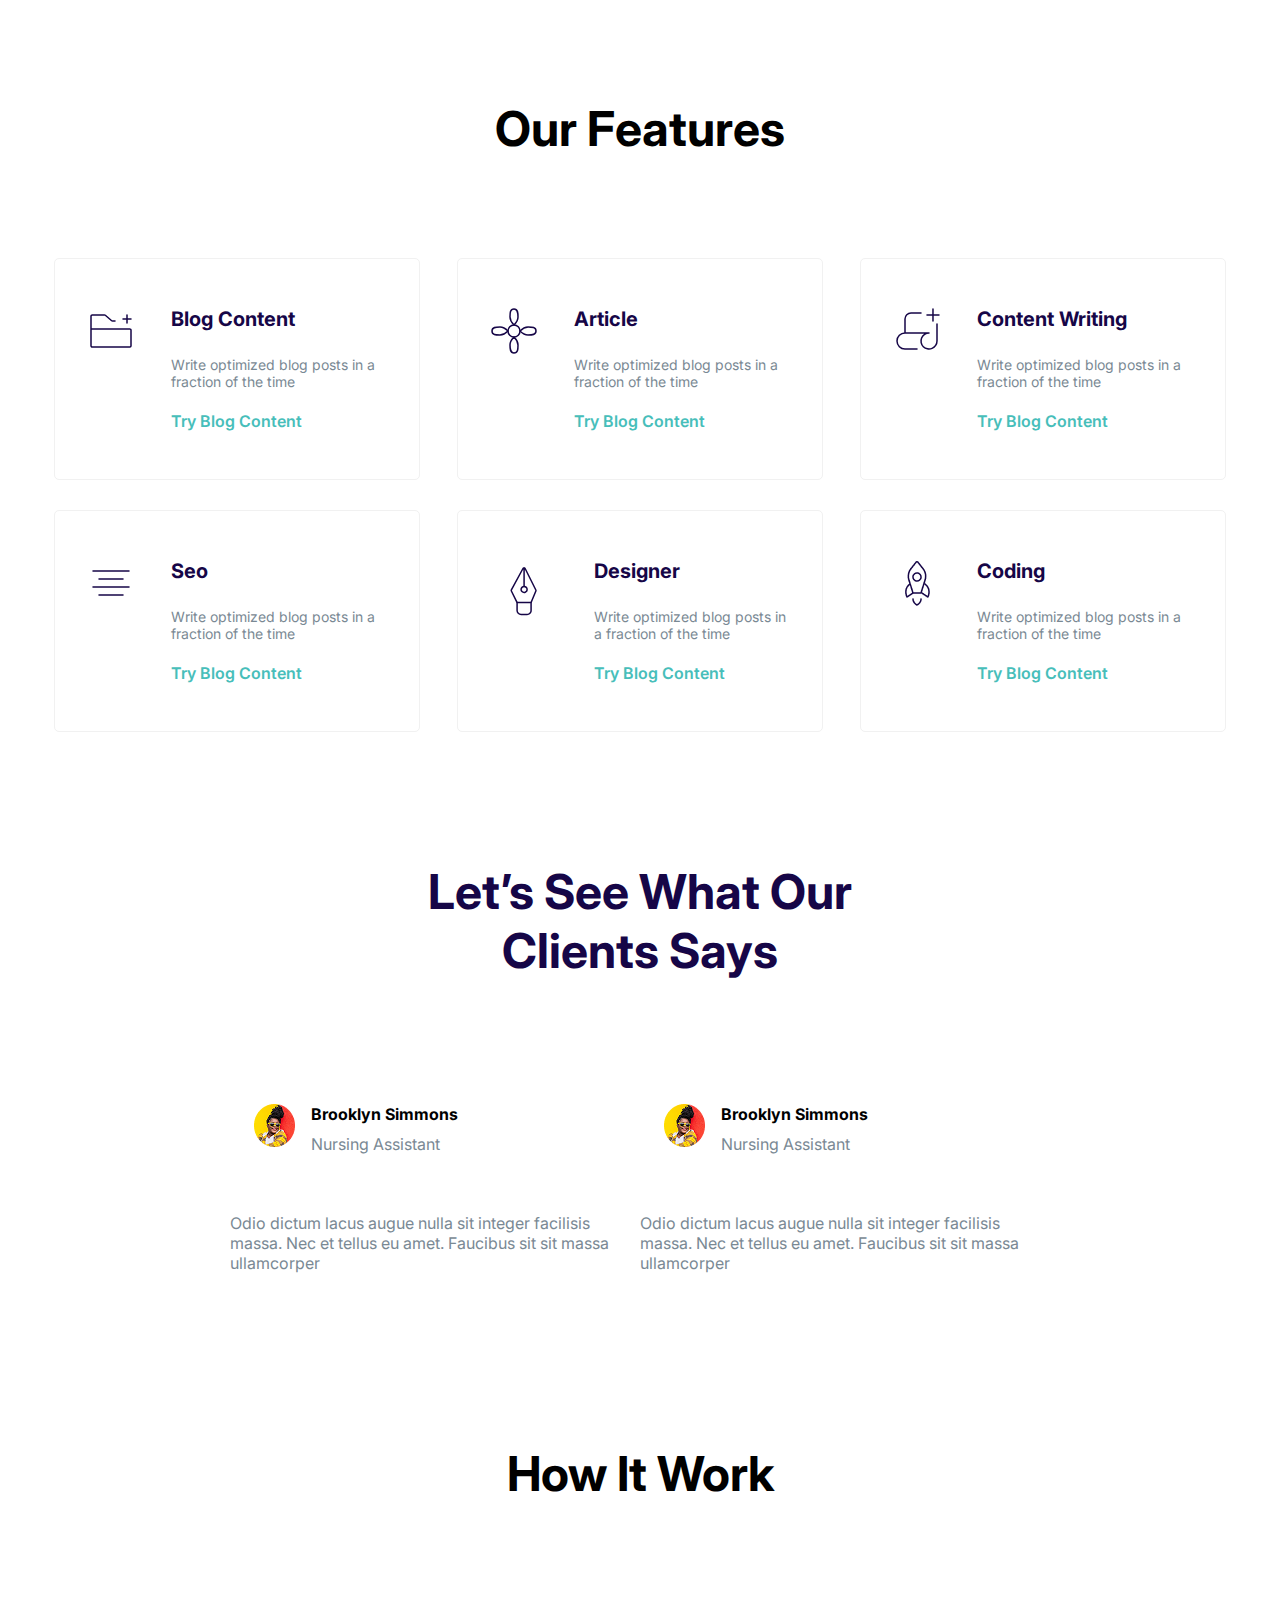
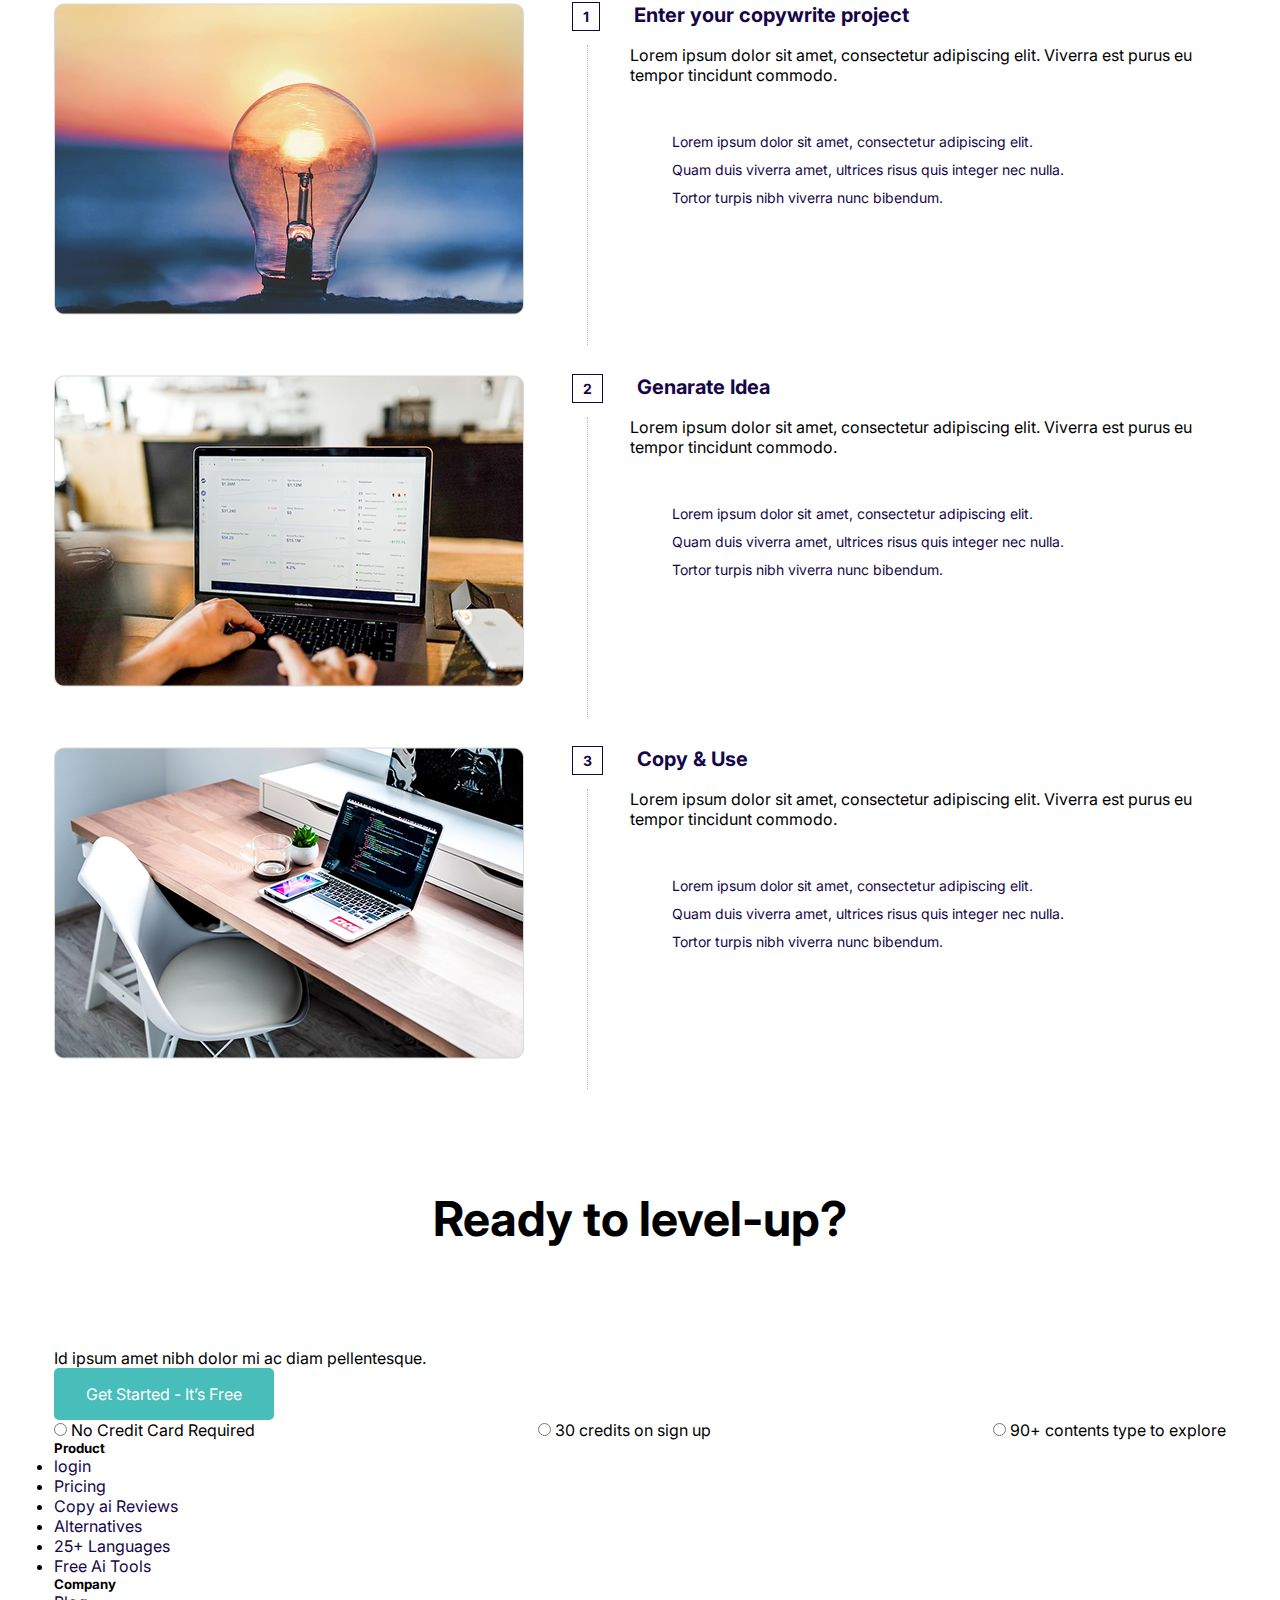
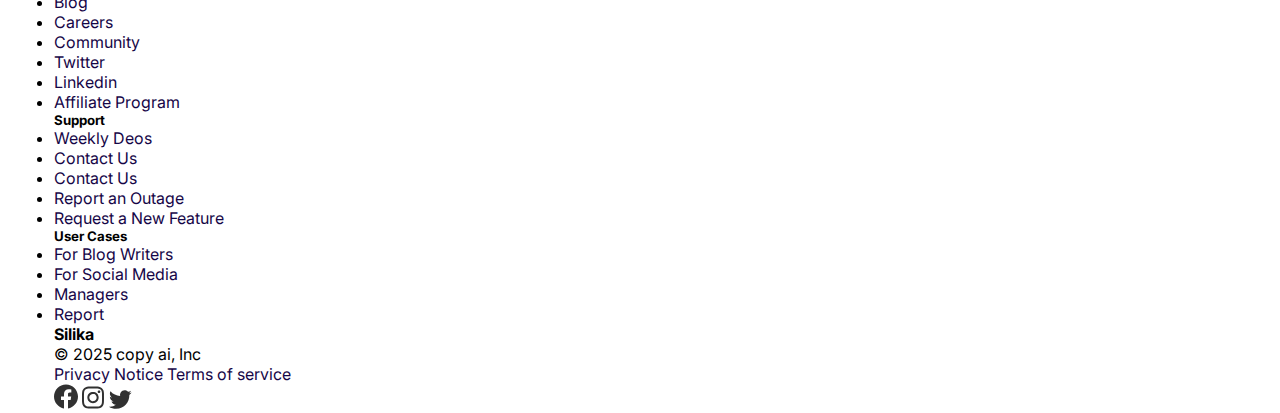
==== commit 28d47eed: "Formatação do Features, Testimonials e Works" ====
--- a/layout/index.html
+++ b/layout/index.html
@@ -1,17 +1,21 @@
 <!DOCTYPE html>
 <html lang="pt-br">
+
 <head>
     <meta charset="UTF-8">
     <meta name="viewport" content="width=device-width, initial-scale=1.0">
     <title>Layout | Designer Studio</title>
 
-    <link href="css/styles.css" rel="stylesheet" type="text/css"> 
-
-     <!-- google fontes -->
-     <link rel="preconnect" href="https://fonts.googleapis.com">
-<link rel="preconnect" href="https://fonts.gstatic.com" crossorigin>
-<link href="https://fonts.googleapis.com/css2?family=Biryani:wght@200;300;400;600;700;800;900&family=Inter:ital,opsz,wght@0,14..32,100..900;1,14..32,100..900&display=swap" rel="stylesheet">
+    <link href="css/styles.css" rel="stylesheet" type="text/css">
+
+    <!-- google fontes -->
+    <link rel="preconnect" href="https://fonts.googleapis.com">
+    <link rel="preconnect" href="https://fonts.gstatic.com" crossorigin>
+    <link
+        href="https://fonts.googleapis.com/css2?family=Biryani:wght@200;300;400;600;700;800;900&family=Inter:ital,opsz,wght@0,14..32,100..900;1,14..32,100..900&display=swap"
+        rel="stylesheet">
 </head>
+
 <body>
     <section class="top-header">
         <header>
@@ -21,30 +25,31 @@
                     <a href="#" class="secondary-color">We’re Hiring</a>
                 </div>
                 <!-- fim logo -->
-                 <nav>
+                <nav>
                     <ul>
                         <li><a href="#">user cases</a></li>
                         <li><a href="#">resouces</a></li>
                         <li><a href="#">weekly demos</a></li>
                         <li><a href="#">pricing</a></li>
                     </ul>
-                 </nav>
+                </nav>
                 <!-- fim menu -->
-                 <div class="login">
+                <div class="login">
                     <a href="#">Login</a>
                     <a href="#" class="primary-color">Get Started</a>
-                 </div>
+                </div>
             </div>
         </header>
 
         <div class="cta">
-            <div class="container"> 
+            <div class="container">
                 <h2>Silika Helps <br> Marketing Agencies</h2>
-                 <p>At nulla tristique facilisis augue. Lectus diam dignissim erat blandit pellentesque egestas nulla a. Nulla consectetur nunc egestas metus pellentesque.</p>
-                 <div class="bts-cta">
+                <p>At nulla tristique facilisis augue. Lectus diam dignissim erat blandit pellentesque egestas nulla a.
+                    Nulla consectetur nunc egestas metus pellentesque.</p>
+                <div class="bts-cta">
                     <a href="#" class="primary-color">Get Started</a>
                     <a href="#" class="secondary-color">How It Works</a>
-                 </div>
+                </div>
             </div>
         </div>
     </section>
@@ -55,7 +60,8 @@
             <img src="images/Artificial Intelligence Landing Page Design (Community) (Copy)/Adobe.png" alt="Adobe">
             <img src="images/Artificial Intelligence Landing Page Design (Community) (Copy)/Mosaic.png" alt="Mosaic">
             <img src="images/Artificial Intelligence Landing Page Design (Community) (Copy)/CoLab.png" alt="CoLab">
-            <img src="images/Artificial Intelligence Landing Page Design (Community) (Copy)/Holtzman.png" alt="Holtzman">
+            <img src="images/Artificial Intelligence Landing Page Design (Community) (Copy)/Holtzman.png"
+                alt="Holtzman">
         </div>
     </section>
     <!-- brands -->
@@ -65,113 +71,118 @@
         <div class="container">
             <div class="abaout-us-description">
                 <h4>professional & team choose copy.ai</h4>
-                <p>Odio dictum lacus augue nulla sit integer facilisis massa. Nec et tellus eu amet. Faucibus sit sit massa ullamcorper </p>
-                
+                <p>Odio dictum lacus augue nulla sit integer facilisis massa. Nec et tellus eu amet. Faucibus sit sit
+                    massa ullamcorper </p>
+
                 <a href="#" class="primary-color">Get Started</a>
             </div>
             <div class="abaout-us-video">
-                <iframe width="560" height="315" src="https://www.youtube.com/embed/VKmPGmFY7H4?si=Rm_euj3H52RGF5IF" title="YouTube video player" frameborder="0" allow="accelerometer; autoplay; clipboard-write; encrypted-media; gyroscope; picture-in-picture; web-share" referrerpolicy="strict-origin-when-cross-origin" allowfullscreen></iframe>
+                <iframe width="560" height="315" src="https://www.youtube.com/embed/VKmPGmFY7H4?si=Rm_euj3H52RGF5IF"
+                    title="YouTube video player" frameborder="0"
+                    allow="accelerometer; autoplay; clipboard-write; encrypted-media; gyroscope; picture-in-picture; web-share"
+                    referrerpolicy="strict-origin-when-cross-origin" allowfullscreen></iframe>
             </div>
         </div>
     </section>
     <!-- about us -->
 
     <section class="our-features">
-       <h3>Our Features</h3>
-       <div class="container">
-         <div class="card">
-            <div class="icon-card">
-                <img src="images/icons/iconoir_add-folder (1).svg" alt="">
-            </div>
-            <div class="description-card">
-                <h4>Blog Content</h4>
-                <p>Write optimized blog posts in
-                    a fraction of the time</p>
-                    <a href="#">Try Blog Content</a>
-            </div>
-         </div>
-
-       
-   
-    <!-- fim card -->
-         <div class="card">
-            <div class="icon-card">
-                <img src="images/icons/iconoir_airplane-helix.svg" alt="">
-            </div>
-            <div class="description-card">
-                <h4>Article</h4>
-                <p>Write optimized blog posts in
-                    a fraction of the time</p>
-                    <a href="#">Try Blog Content</a>
-            </div>
-         </div>
-
-       
-    
-    <!-- fim card -->
-         <div class="card">
-            <div class="icon-card">
-                <img src="images/icons/iconoir_add-database-script.svg" alt="">
-            </div>
-            <div class="description-card">
-                <h4>Content Writing</h4>
-                <p>Write optimized blog posts in
-                    a fraction of the time</p>
-                    <a href="#">Try Blog Content</a>
-            </div>
-         </div>
-
-       
-    
-    <!-- fim card -->
-         <div class="card">
-            <div class="icon-card">
-                <img src="images/icons/iconoir_align-center.svg" alt="">
-            </div>
-            <div class="description-card">
-                <h4>Seo</h4>
-                <p>Write optimized blog posts in
-                    a fraction of the time</p>
-                    <a href="#">Try Blog Content</a>
-            </div>
-         </div>
-
-       
-    
-    <!-- fim card -->
-         <div class="card">
-            <div class="icon-card">
-                <img src="images/icons/iconoir_design-nib.svg" alt="">
-            </div>
-            <div class="description-card">
-                <h4>Designer</h4>
-                <p>Write optimized blog posts in
-                    a fraction of the time</p>
-                    <a href="#">Try Blog Content</a>
-            </div>
-         </div>
-
-       
-    
-    <!-- fim card -->
-         <div class="card">
-            <div class="icon-card">
-                <img src="images/icons/iconoir_rocket.png" alt="">
-            </div>
-         </div>
-
-        <div class="description-card">
-            <h4>Coding</h4>
-            <p>Write optimized blog posts in
-                a fraction of the time</p>
-                <a href="#">Try Blog Content</a>
-        </div>
-    </div>
-    <!-- fim card -->
+        <h3>Our Features</h3>
+        <div class="container">
+            <div class="card">
+                <div class="icon-card">
+                    <img src="images/icons/iconoir_add-folder (1).svg" alt="">
+                </div>
+                <div class="description-card">
+                    <h4>Blog Content</h4>
+                    <p>Write optimized blog posts in
+                        a fraction of the time</p>
+                    <a href="#">Try Blog Content</a>
+                </div>
+            </div>
+
+
+
+            <!-- fim card -->
+            <div class="card">
+                <div class="icon-card">
+                    <img src="images/icons/iconoir_airplane-helix.svg" alt="">
+                </div>
+                <div class="description-card">
+                    <h4>Article</h4>
+                    <p>Write optimized blog posts in
+                        a fraction of the time</p>
+                    <a href="#">Try Blog Content</a>
+                </div>
+            </div>
+
+
+
+            <!-- fim card -->
+            <div class="card">
+                <div class="icon-card">
+                    <img src="images/icons/iconoir_add-database-script.svg" alt="">
+                </div>
+                <div class="description-card">
+                    <h4>Content Writing</h4>
+                    <p>Write optimized blog posts in
+                        a fraction of the time</p>
+                    <a href="#">Try Blog Content</a>
+                </div>
+            </div>
+
+
+
+            <!-- fim card -->
+            <div class="card">
+                <div class="icon-card">
+                    <img src="images/icons/iconoir_align-center.svg" alt="">
+                </div>
+                <div class="description-card">
+                    <h4>Seo</h4>
+                    <p>Write optimized blog posts in
+                        a fraction of the time</p>
+                    <a href="#">Try Blog Content</a>
+                </div>
+            </div>
+
+
+
+            <!-- fim card -->
+            <div class="card">
+                <div class="icon-card">
+                    <img src="images/icons/iconoir_design-nib.svg" alt="">
+                </div>
+                <div class="description-card">
+                    <h4>Designer</h4>
+                    <p>Write optimized blog posts in
+                        a fraction of the time</p>
+                    <a href="#">Try Blog Content</a>
+                </div>
+            </div>
+
+
+
+            <!-- fim card -->
+            <div class="card">
+                <div class="icon-card">
+                    <img src="images/icons/iconoir_rocket.png" alt="">
+                </div>
+
+
+                <div class="description-card">
+                    <h4>Coding</h4>
+                    <p>Write optimized blog posts in
+                        a fraction of the time</p>
+                    <a href="#">Try Blog Content</a>
+                </div>
+            </div>
+        </div>
+        <!-- fim card -->
     </section>
 
     <section class="testimonials">
-        <h3>Let’s See What Our Clients Says</h3>
+        <h3>Let’s See What Our <br> Clients Says</h3>
         <div class="container">
             <div class="testimonial-card">
                 <div class="perfil">
@@ -187,7 +198,8 @@
                     <!-- fim perfil -->
                 </div>
                 <div class="comments">
-                    <p>Odio dictum lacus augue nulla sit integer facilisis massa. Nec et tellus eu amet. Faucibus sit sit massa ullamcorper </p>
+                    <p>Odio dictum lacus augue nulla sit integer facilisis massa. Nec et tellus eu amet. Faucibus sit
+                        sit massa ullamcorper </p>
                 </div>
             </div>
             <div class="testimonial-card">
@@ -204,59 +216,71 @@
                     <!-- fim perfil -->
                 </div>
                 <div class="comments">
-                    <p>Odio dictum lacus augue nulla sit integer facilisis massa. Nec et tellus eu amet. Faucibus sit sit massa ullamcorper </p>
+                    <p>Odio dictum lacus augue nulla sit integer facilisis massa. Nec et tellus eu amet. Faucibus sit
+                        sit massa ullamcorper </p>
                 </div>
             </div>
         </div>
     </section>
 
     <section class="works">
-        <div class="container">
-            <h4>How It Work</h4>
+        <h3>How It Work</h3>
+        <div class="container">
             <div class="image">
                 <img src="images/Artificial Intelligence Landing Page Design (Community) (Copy)/work1.png" alt="">
             </div>
-            <div class="description">
-                <h4><span>1</span> Enter your copywrite project</h3>
-                <p class="title">Lorem ipsum dolor sit amet, consectetur adipiscing elit. Viverra est purus eu tempor tincidunt commodo.</p>
+            <div class="description-work">
+                <h4><span>1</span> Enter your copywrite project</h4>
+                <div class="content-description-work">
+                <p class="title">Lorem ipsum dolor sit amet, consectetur adipiscing elit. Viverra est purus eu
+                    tempor tincidunt commodo.</p>
                 <ul>
                     <li>Lorem ipsum dolor sit amet, consectetur adipiscing elit.</li>
                     <li>Quam duis viverra amet, ultrices risus quis integer nec nulla.</li>
                     <li>Tortor turpis nibh viverra nunc bibendum.</li>
                 </ul>
-                
-            </div>
-        </div>
+            </div>
+            </div>
+        </div>
+
         <div class="container">
             <!-- <h4>Genarate Idea</h3> -->
             <div class="image">
                 <img src="images/Artificial Intelligence Landing Page Design (Community) (Copy)/work2.png" alt="">
             </div>
-            <div class="description">
-                <h4><span>2</span> Genarate Idea</h3>
-                <p class="title">Lorem ipsum dolor sit amet, consectetur adipiscing elit. Viverra est purus eu tempor tincidunt commodo.</p>
+            <div class="description-work">
+                <h4><span>2</span> Genarate Idea</h4>
+                <div class="content-description-work">
+                    
+                    <p class="title">Lorem ipsum dolor sit amet, consectetur adipiscing elit. Viverra est purus eu
+                        tempor tincidunt commodo.</p>
+                    <ul>
+                        <li>Lorem ipsum dolor sit amet, consectetur adipiscing elit.</li>
+                        <li>Quam duis viverra amet, ultrices risus quis integer nec nulla.</li>
+                        <li>Tortor turpis nibh viverra nunc bibendum.</li>
+                    </ul>
+                </div>
+
+            </div>
+        </div>
+
+        <div class="container">
+            <!-- <h3>Genarate Idea</h3> -->
+            <div class="image">
+                <img src="images/Artificial Intelligence Landing Page Design (Community) (Copy)/work3.png" alt="">
+            </div>
+            <div class="description-work">
+                <h4><span>3</span> Copy & Use</h4>
+                <div class="content-description-work">
+                <p class="title">Lorem ipsum dolor sit amet, consectetur adipiscing elit. Viverra est purus eu
+                    tempor tincidunt commodo.</p>
                 <ul>
                     <li>Lorem ipsum dolor sit amet, consectetur adipiscing elit.</li>
                     <li>Quam duis viverra amet, ultrices risus quis integer nec nulla.</li>
                     <li>Tortor turpis nibh viverra nunc bibendum.</li>
                 </ul>
-               
-            </div>
-        </div>
-        <div class="container">
-            <!-- <h3>Genarate Idea</h3> -->
-            <div class="image">
-                <img src="images/Artificial Intelligence Landing Page Design (Community) (Copy)/work3.png" alt="">
-            </div>
-            <div class="description">
-                <h4><span>3</span> Copy & Use</h3>
-                <p class="title">Lorem ipsum dolor sit amet, consectetur adipiscing elit. Viverra est purus eu tempor tincidunt commodo.</p>
-                <ul>
-                    <li>Lorem ipsum dolor sit amet, consectetur adipiscing elit.</li>
-                    <li>Quam duis viverra amet, ultrices risus quis integer nec nulla.</li>
-                    <li>Tortor turpis nibh viverra nunc bibendum.</li>
-                </ul>
-                
+            </div>
+
             </div>
         </div>
     </section>
@@ -270,18 +294,18 @@
 
             <form action="">
                 <fieldset>
-                   <div class="option">
-                    <input type="radio" name="plans" value="no-credit"/>
-                    <span>No Credit Card Required</span>
-                   </div>
-                   <div class="option">
-                    <input type="radio" name="plans" value="30-credit"/>
-                    <span>30 credits on sign up</span>
-                   </div>
-                   <div class="option">
-                    <input type="radio" name="plans" value="90-credit"/>
-                    <span>90+ contents type to explore</span>
-                   </div>
+                    <div class="option">
+                        <input type="radio" name="plans" value="no-credit" />
+                        <span>No Credit Card Required</span>
+                    </div>
+                    <div class="option">
+                        <input type="radio" name="plans" value="30-credit" />
+                        <span>30 credits on sign up</span>
+                    </div>
+                    <div class="option">
+                        <input type="radio" name="plans" value="90-credit" />
+                        <span>90+ contents type to explore</span>
+                    </div>
                 </fieldset>
             </form>
         </div>
@@ -290,61 +314,62 @@
     <footer>
         <div class="container">
             <div class="footer-group-links">
-             <h5>Product</h5>
-              <ul>
-                <li><a href="#">login</a></li>
-                <li><a href="#">Pricing</a></li>
-                <li><a href="#">Copy ai Reviews</a></li>
-                <li><a href="#">Alternatives</a></li>
-                <li><a href="#">25+ Languages</a></li>
-                <li><a href="#">Free Ai Tools</a></li>
-              </ul>
-
-             <h5>Company</h5>
-              <ul>
-                <li><a href="#">Blog</a></li>
-                <li><a href="#">Careers</a></li>
-                <li><a href="#">Community</a></li>
-                <li><a href="#">Twitter</a></li>
-                <li><a href="#">Linkedin</a></li>
-                <li><a href="#">Affiliate Program</a></li>
-              </ul>
-
-             <h5>Support</h5>
-              <ul>
-                <li><a href="#">Weekly Deos</a></li>
-                <li><a href="#">Contact Us</a></li>
-                <li><a href="#">Contact Us</a></li>
-                <li><a href="#">Report an Outage</a></li>
-                <li><a href="#">Request a New Feature</a></li>
-              </ul>
-
-             <h5>User Cases</h5>
-              <ul>
-                <li><a href="#">For Blog Writers</a></li>
-                <li><a href="#">For Social Media</a></li>
-                <li><a href="#">Managers</a></li>
-                <li><a href="#">Report</a></li>
-            </ul>
-        </div>
-
-        <div class="container">
-            <div class="copyright">
-                <h4>Silika</h4>
-                <p>© 2025 copy ai, Inc </p>
-                <a href="#">Privacy Notice</a>
-                <a href="#">Terms of service</a>
-            </div>
-
-            <div class="soial-midia">
-                <a href="#"><img src="images/icons/facebook.svg" alt="Facebook"></a>
-                <a href="#"><img src="images/icons/instagram.svg" alt="Instagram"></a>
-                <a href="#"><img src="images/icons/twitter.svg" alt="Twitter"></a>
-            </div>
-        </div>
-                
-                
+                <h5>Product</h5>
+                <ul>
+                    <li><a href="#">login</a></li>
+                    <li><a href="#">Pricing</a></li>
+                    <li><a href="#">Copy ai Reviews</a></li>
+                    <li><a href="#">Alternatives</a></li>
+                    <li><a href="#">25+ Languages</a></li>
+                    <li><a href="#">Free Ai Tools</a></li>
+                </ul>
+
+                <h5>Company</h5>
+                <ul>
+                    <li><a href="#">Blog</a></li>
+                    <li><a href="#">Careers</a></li>
+                    <li><a href="#">Community</a></li>
+                    <li><a href="#">Twitter</a></li>
+                    <li><a href="#">Linkedin</a></li>
+                    <li><a href="#">Affiliate Program</a></li>
+                </ul>
+
+                <h5>Support</h5>
+                <ul>
+                    <li><a href="#">Weekly Deos</a></li>
+                    <li><a href="#">Contact Us</a></li>
+                    <li><a href="#">Contact Us</a></li>
+                    <li><a href="#">Report an Outage</a></li>
+                    <li><a href="#">Request a New Feature</a></li>
+                </ul>
+
+                <h5>User Cases</h5>
+                <ul>
+                    <li><a href="#">For Blog Writers</a></li>
+                    <li><a href="#">For Social Media</a></li>
+                    <li><a href="#">Managers</a></li>
+                    <li><a href="#">Report</a></li>
+                </ul>
+            </div>
+
+            <div class="container">
+                <div class="copyright">
+                    <h4>Silika</h4>
+                    <p>© 2025 copy ai, Inc </p>
+                    <a href="#">Privacy Notice</a>
+                    <a href="#">Terms of service</a>
+                </div>
+
+                <div class="soial-midia">
+                    <a href="#"><img src="images/icons/facebook.svg" alt="Facebook"></a>
+                    <a href="#"><img src="images/icons/instagram.svg" alt="Instagram"></a>
+                    <a href="#"><img src="images/icons/twitter.svg" alt="Twitter"></a>
+                </div>
+            </div>
+
+
         </div>
     </footer>
 </body>
+
 </html>--- a/layout/css/styles.css
+++ b/layout/css/styles.css
@@ -36,6 +36,7 @@
     text-align: center;
     font-size: 48px;
     font-weight: bold;
+    margin: 100px 0;
 }
 
 a{
@@ -148,6 +149,7 @@
 
 .about-us h4{
     font-size: 40px;
+    
 }
 
 .about-us-description .container{
@@ -159,9 +161,157 @@
     width: 383px;
 }
 
-
-
-
-
-
-
+/* our features */
+
+.our-features h3{
+   margin: 100px 0; 
+}
+
+.our-features .container{
+    display: flex;
+    justify-content: space-between;
+    flex-wrap: wrap;
+}
+
+
+.our-features .container .card{
+    width: 300px;
+    padding: 48px 32px;
+    border: 1px solid #F1F1F1;
+    border-radius: 5px;
+    margin-bottom: 30px;
+    display: flex;
+}
+
+.our-features .container .card .icon-card{
+    margin-right: 36px;
+}
+
+
+.our-features h4{
+    font-size: 20px;
+    color: #160647;
+}
+
+.our-features p{
+    color: #7A8994;
+    margin: 25px 0 21px;
+    font-size: 14px;
+}
+
+.our-features a{
+    color: var(--primary-color);
+    font-weight: 600;
+}
+
+.our-features a:hover{
+    text-decoration: underline;
+}
+
+.testimonials{
+    margin-bottom: 150px;
+}
+
+.testimonials .container{
+    width: 821px;
+    margin: auto;
+    
+    display: flex;
+    justify-content: space-between;
+   
+}
+
+.testimonials h3{
+    width: 498px;
+   text-align: center;
+   margin: 100px auto;
+    color: #160647;
+}
+
+.testimonial-card .perfil{
+    display: flex;
+    margin: auto;
+
+}
+
+.testimonials p{
+    color: #7A8994;
+    margin: 25px 0 21px;
+    display: flex;
+    align-items: center;
+    
+    
+}
+
+.testimonial-card .perfil{
+    display: flex;
+    margin-bottom: 24px;
+    padding: 24px;
+}
+
+.testimonial-card .perfil .photo-perfil{
+    margin-right: 16px;
+}
+
+.testimonials .cargo{
+    margin: 10px 0;
+}
+
+/* how it works */
+
+.works .container{
+    display: flex;
+    justify-content: space-between;
+    margin-bottom: 30px;
+}
+
+.works .image{
+    margin-right: 48px;
+}
+
+.works .description-work h4{
+    font-size: 20px;
+    color: #160647;
+    margin-bottom: 18px;
+}
+
+.works .description-work h4 span{
+    border: 1px solid #160647;
+    font-size: 14px;
+    padding: 5px 10px;
+    margin-right: 29px;
+}
+
+.works .content-description-work{
+    border-left:1px dotted #B4B4B4 ;
+    margin-left: 15px;
+    padding-left: 42px; 
+    height: 300px;
+}
+
+.works .content-description-work ul{
+    list-style: none;
+    padding-left: 42px;
+    font-size: 14px;
+    color: #160647;
+    line-height: 2;
+    margin-top: 43px;
+}
+
+/* ready */
+
+.ready fieldset{
+    display: flex;
+    justify-content: space-between;
+    border: none;
+}
+
+
+
+
+
+
+
+
+
+
